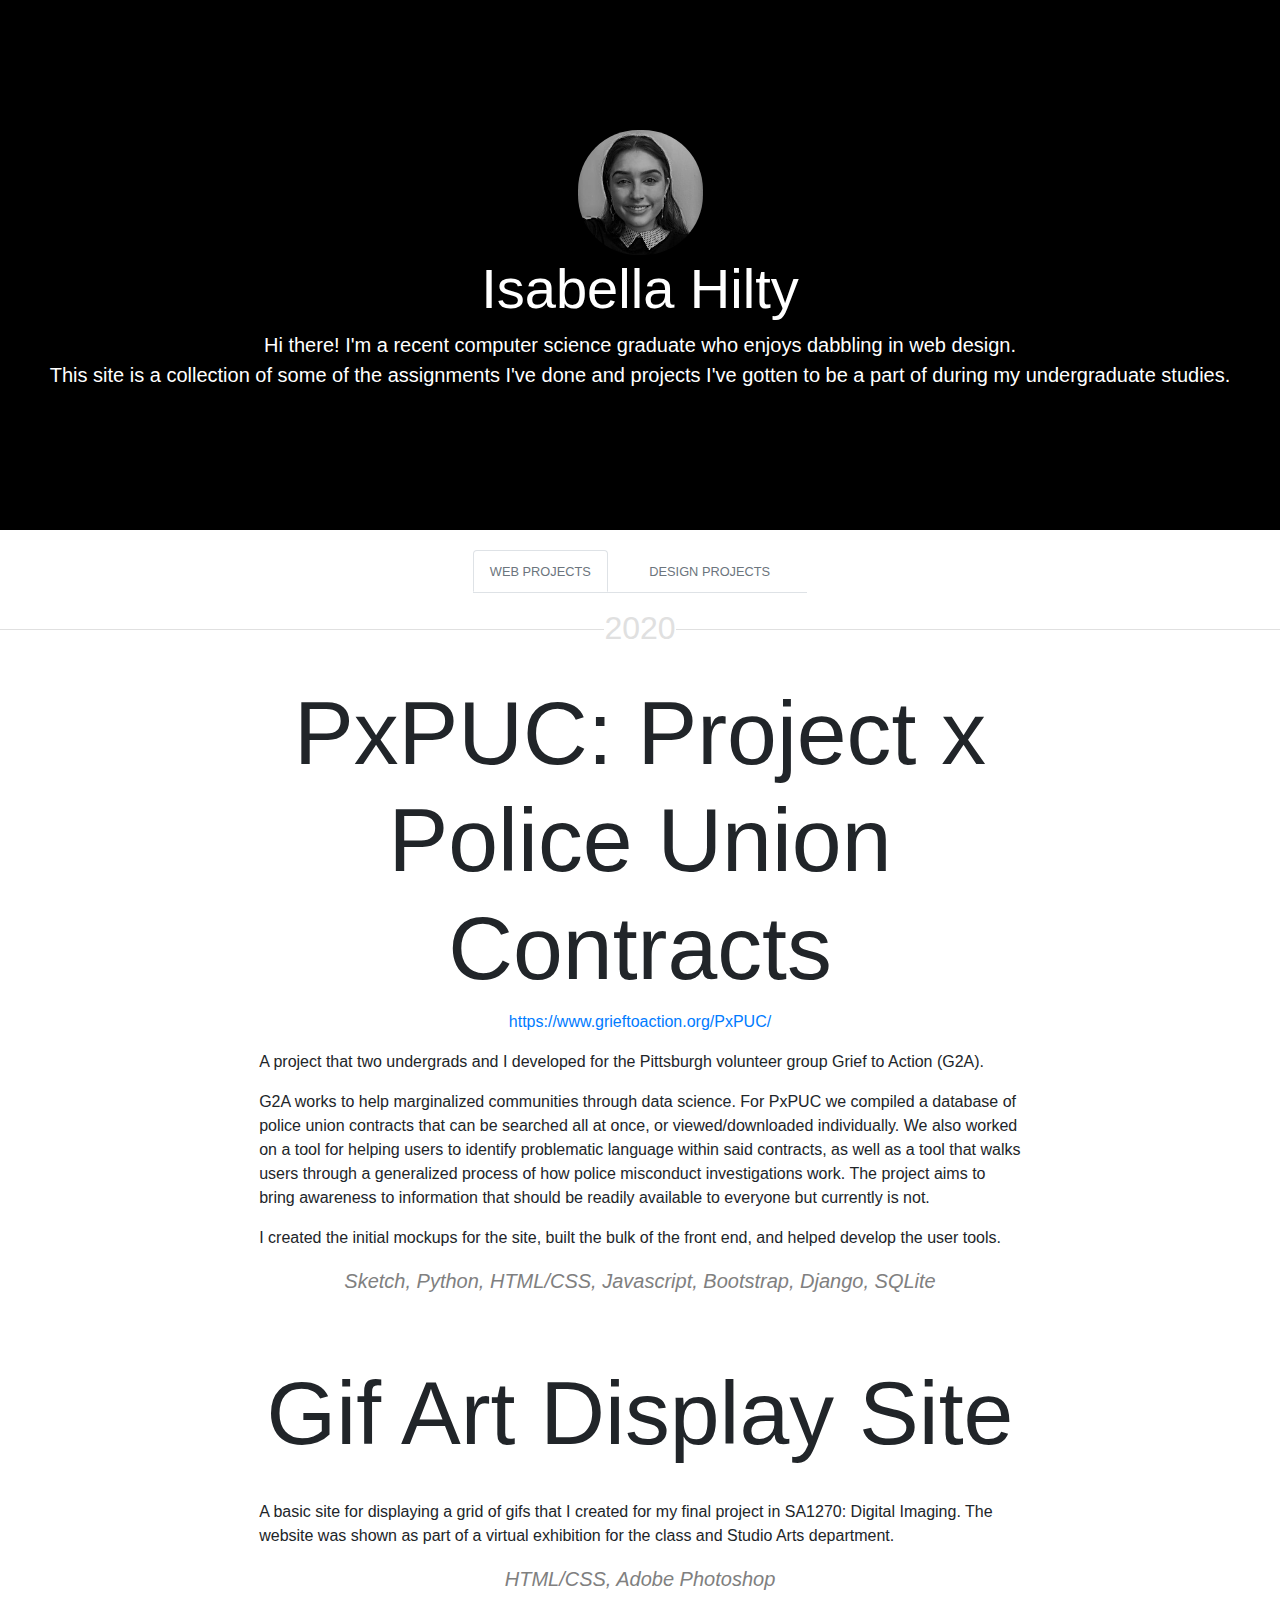
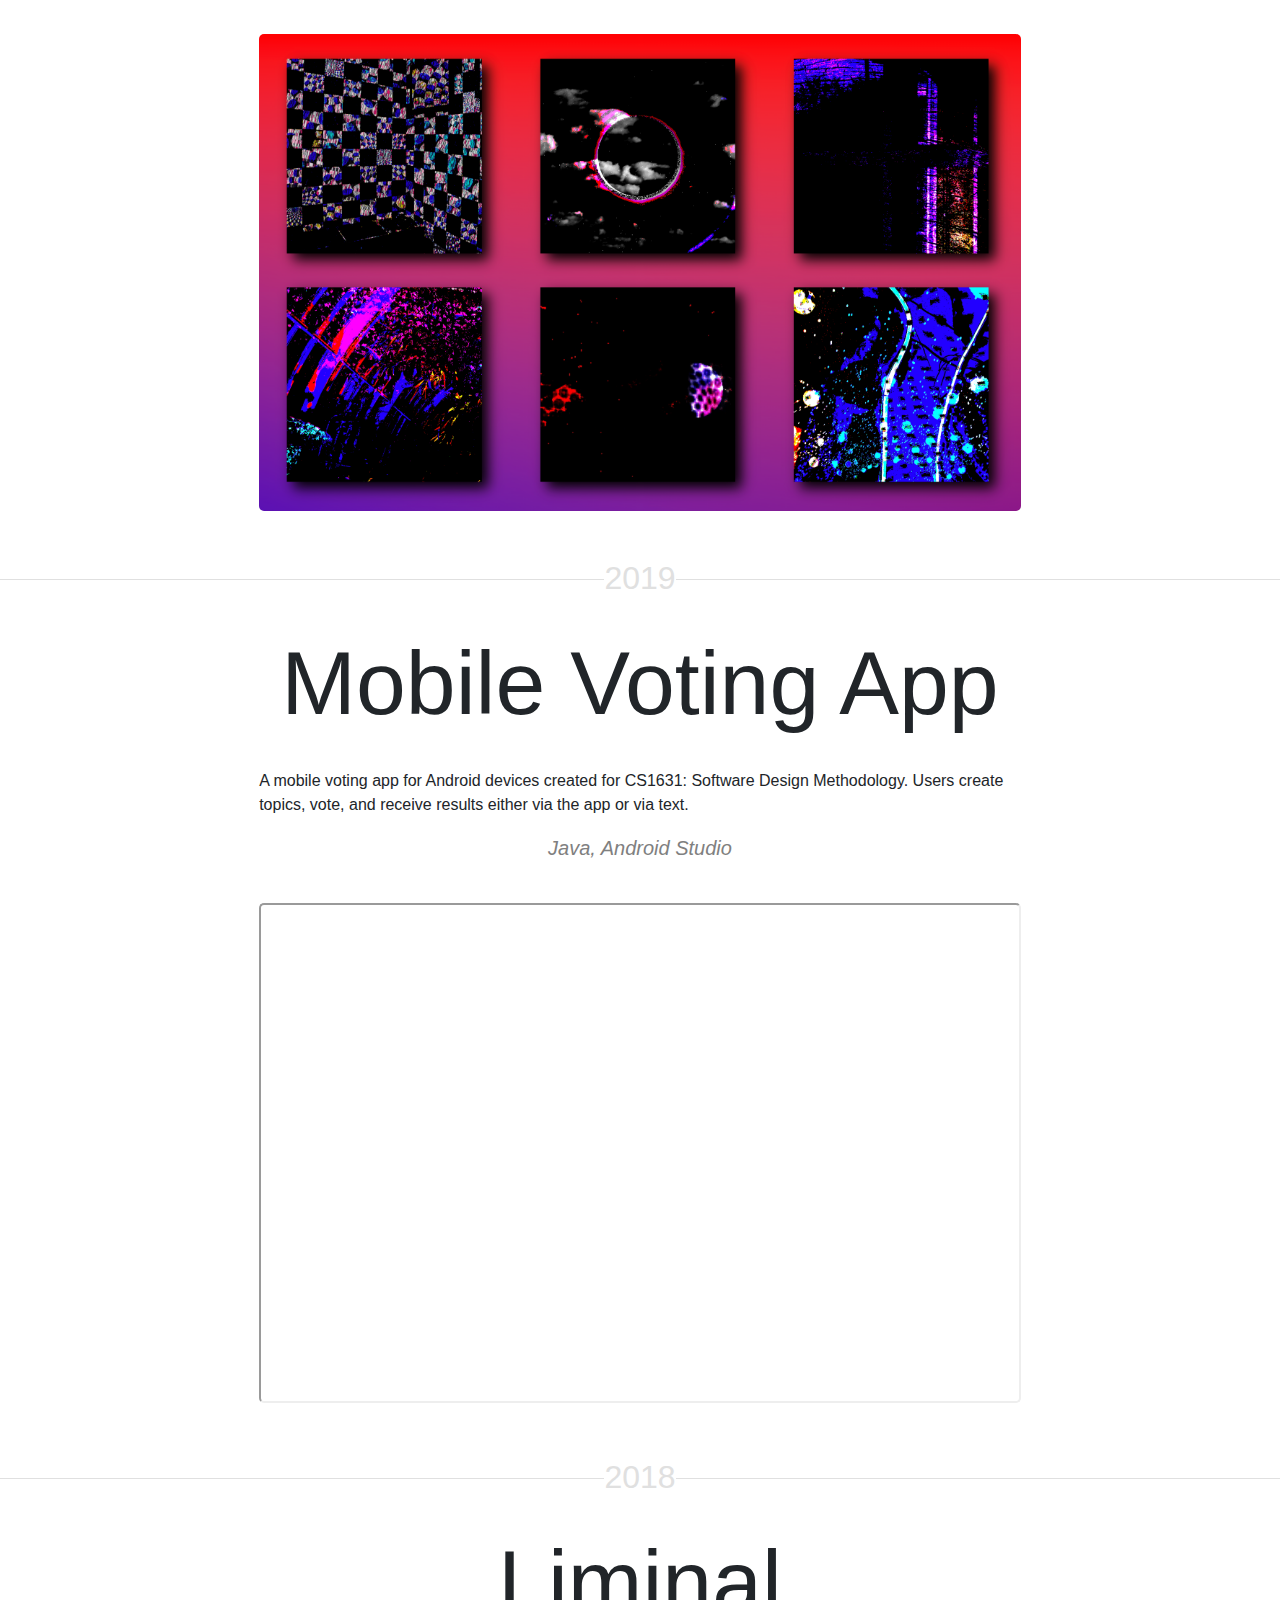
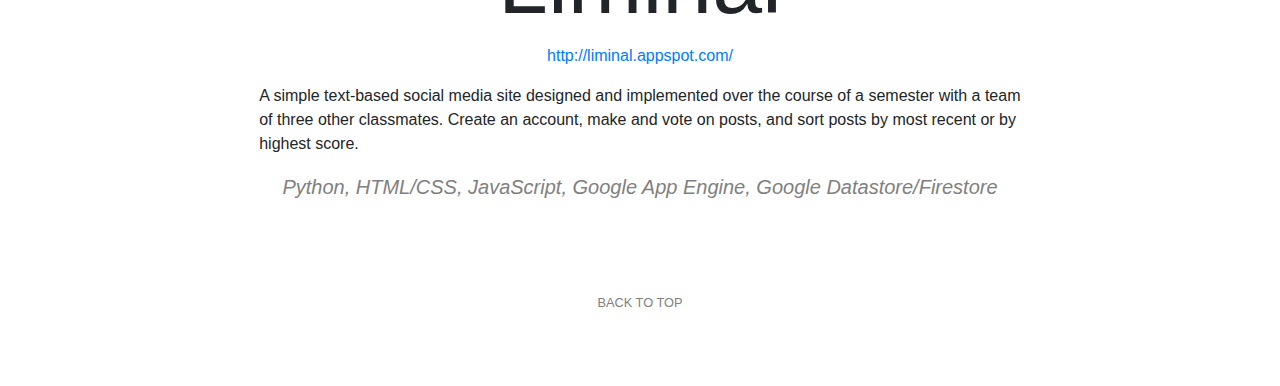
==== index.html @ a651d5d3 "Update index.html" ====
<!DOCTYPE html>

<html>

<head>
  <meta charset="utf-8" />
  <meta name="viewport" content="width=device-width, initial-scale=1.0">
  <!-- Latest compiled and minified CSS -->
  <link rel="stylesheet" href="https://maxcdn.bootstrapcdn.com/bootstrap/4.5.2/css/bootstrap.min.css">
  <link rel="stylesheet" type="text/css" href="style/site.css"/>
  <!-- jQuery library -->
  <script src="https://ajax.googleapis.com/ajax/libs/jquery/3.5.1/jquery.min.js"></script>
  <!-- Popper JS -->
  <script src="https://cdnjs.cloudflare.com/ajax/libs/popper.js/1.16.0/umd/popper.min.js"></script>
  <!-- Latest compiled JavaScript -->
  <script src="https://maxcdn.bootstrapcdn.com/bootstrap/4.5.2/js/bootstrap.min.js"></script>
</head>


  <!-- introduction -->
<div class="jumbotron rounded-0" style="max-width:none; background-color:black; padding-top:130px;padding-bottom:100px;margin-bottom:20px;">
  <center>
    <img src="images/profile.jpg" style="width:125px; border-radius:60px;">
    <h1 class="display-4" style="color:white;">Isabella Hilty</h1>
    <p class="lead" style="color:white; text-align:center; max-width:1000">Hi there! I'm a recent computer science graduate who enjoys dabbling in web design.
      <br>This site is a collection of some of the assignments I've done and projects I've gotten to be a part of during my undergraduate studies.</p>
  </center>
  <br id="top">
</div>

    <!-- navigation -->
  <div class="col-md-12 text-center" id="navn">
    <p></p>
    <ul class="nav nav-tabs" id="center-tabs">
      <li class="nav-item">
        <a class="nav-link active" href="#top"><small class="text-muted">WEB PROJECTS</small></a>
      </li>
      <li class="nav-item">
        <a class="nav-link" href="designprojects.html#top"><small class="text-muted">DESIGN PROJECTS</small></a>
      </li>
    </ul>
  </div>

  <body>

      <div class="container-fluid">
        <div class="row">

          <center>

           <!-- WEB PROJECTS -->
           <div class="col-9 col-sm-10 text-center">

             <!-- PxPUC -->
             <p></p>
             <div>
               <h2>2020</h2>
               <br>
               <h1 class="display-2">PxPUC: Project x Police Union Contracts</h1>
               <a href="https://www.grieftoaction.org/PxPUC/" target="_blank">https://www.grieftoaction.org/PxPUC/</a>
               <p></p>
               <p>A project that two undergrads and I developed for the Pittsburgh volunteer group Grief to Action (G2A).</p>
               <p>G2A works to help marginalized communities through data science. For PxPUC we compiled a database of police union contracts that can be searched all at once, or viewed/downloaded individually.
                 We also worked on a tool for helping users to identify problematic language within said contracts, as well as a tool that walks users through a generalized process of
                 how police misconduct investigations work. The project aims to bring awareness to information that should be readily available to everyone but currently is not.
               </p>
                 <p>I created the initial mockups for the site, built the bulk of the front end, and helped develop the user tools.</p>
                 <em><p class="lead text-center" id="gifs" style="color:grey;">Sketch, Python, HTML/CSS, Javascript, Bootstrap, Django, SQLite </p></em>

               <br>
             </div>
 <br>

             <!-- GIF ART -->
             <div>
               <h1 class="display-2">Gif Art Display Site</h1><br>
               <p>A basic site for displaying a grid of gifs that I created for my final project in SA1270: Digital Imaging. The website was shown as part of a virtual exhibition for the class and Studio Arts department.</p>
                 <em><p class="lead text-center" style="color:grey;">HTML/CSS, Adobe Photoshop</p></em>

               <br><img src="images/sa1270.png" alt="SA1270 final" style="width:100%; max-width:800px;border-radius:5px;">
               <br id="vote"><br>
             </div>

             <!-- VOTING APP-->
              <div><br>
                <h2>2019</h2>
                <br>
               <h1 class="display-2">Mobile Voting App</h1><br>
               <p>A mobile voting app for Android devices created for CS1631: Software Design Methodology. Users create topics, vote, and receive
                 results either via the app or via text.</p>
                 <em><p class="lead text-center" style="color:grey;">Java, Android Studio</p></em>
                 <br>  <iframe src="https://www.youtube.com/embed/nz1TXZk24Hg" style="border-radius:5px;"></iframe>
               <br><br><br>
             </div>


             <!-- LIMINAL -->
               <div>
                 <h2>2018</h2> <br>
               <h1 class="display-2" id="liminal">Liminal</h1>
               <p class="mid"><a href="http://liminal.appspot.com/" target="_blank">http://liminal.appspot.com/</a></p>
               <p>A simple text-based social media site designed and implemented over the course of a semester
                 with a team of three other classmates. Create an account, make and vote on posts, and sort posts by most
                 recent or by highest score.</p>
               <em><p class="lead text-center" style="color:grey;">Python, HTML/CSS, JavaScript, Google App Engine, Google Datastore/Firestore</p></em>
               <br><br><br>
             </div>
          </div>

          <small class="text-muted"> <a href="#top" style="color:grey;">BACK TO TOP</small></a>

        </center>

        </div>
      </div><br><br><br>

  </body>


</html>
---- style/site.css ----
#content { position: relative; }
#center-tabs { display: inline-block; }
#navn a { display: inline-block; }

body div {
  max-width: 950px;
}
body p {
  text-align: left;
}

h2 {
    color: #e0e0e0;
    position: relative;
    z-index: 1;
    overflow: visible;
    text-align: center;
}
h2:before, h2:after {
    position: absolute;
    top: 51%;
    overflow: visible;
    width: 50%;
    height: 1px;
    content: '\a0';
    background-color: #e0e0e0;
}

h2:before {
    margin-left: -50%;
    text-align: center;
}
@media screen and (min-width: 1000px) {
  h2:before, h2:after {
      width: 100%;
    }
  h2:before {
      margin-left: -100%;
    }
}

h6 {
    text-align: left;
}

article {
    transition: all 300ms;
}
article:hover {
    transform: scale(1.08);
}

ul {
    list-style-type: none;
    margin:0;
    padding:0;
}

li {
    width:auto;
    display:inline;
    padding-right:20px;
}

iframe {
  width: 100%;
  max-width: 800px;
  height: 500px;
}

.mid { text-align: center; }
.bot { text-align: right; }
.display-2 { font-size:7vw; }
@media screen and (min-width: 1300px) {
  .display-2 {
     font-size: 5vw;
  }
}
@media screen and (min-width: 1800px) {
    .display-2 {
       font-size: 4vw;
    }
}
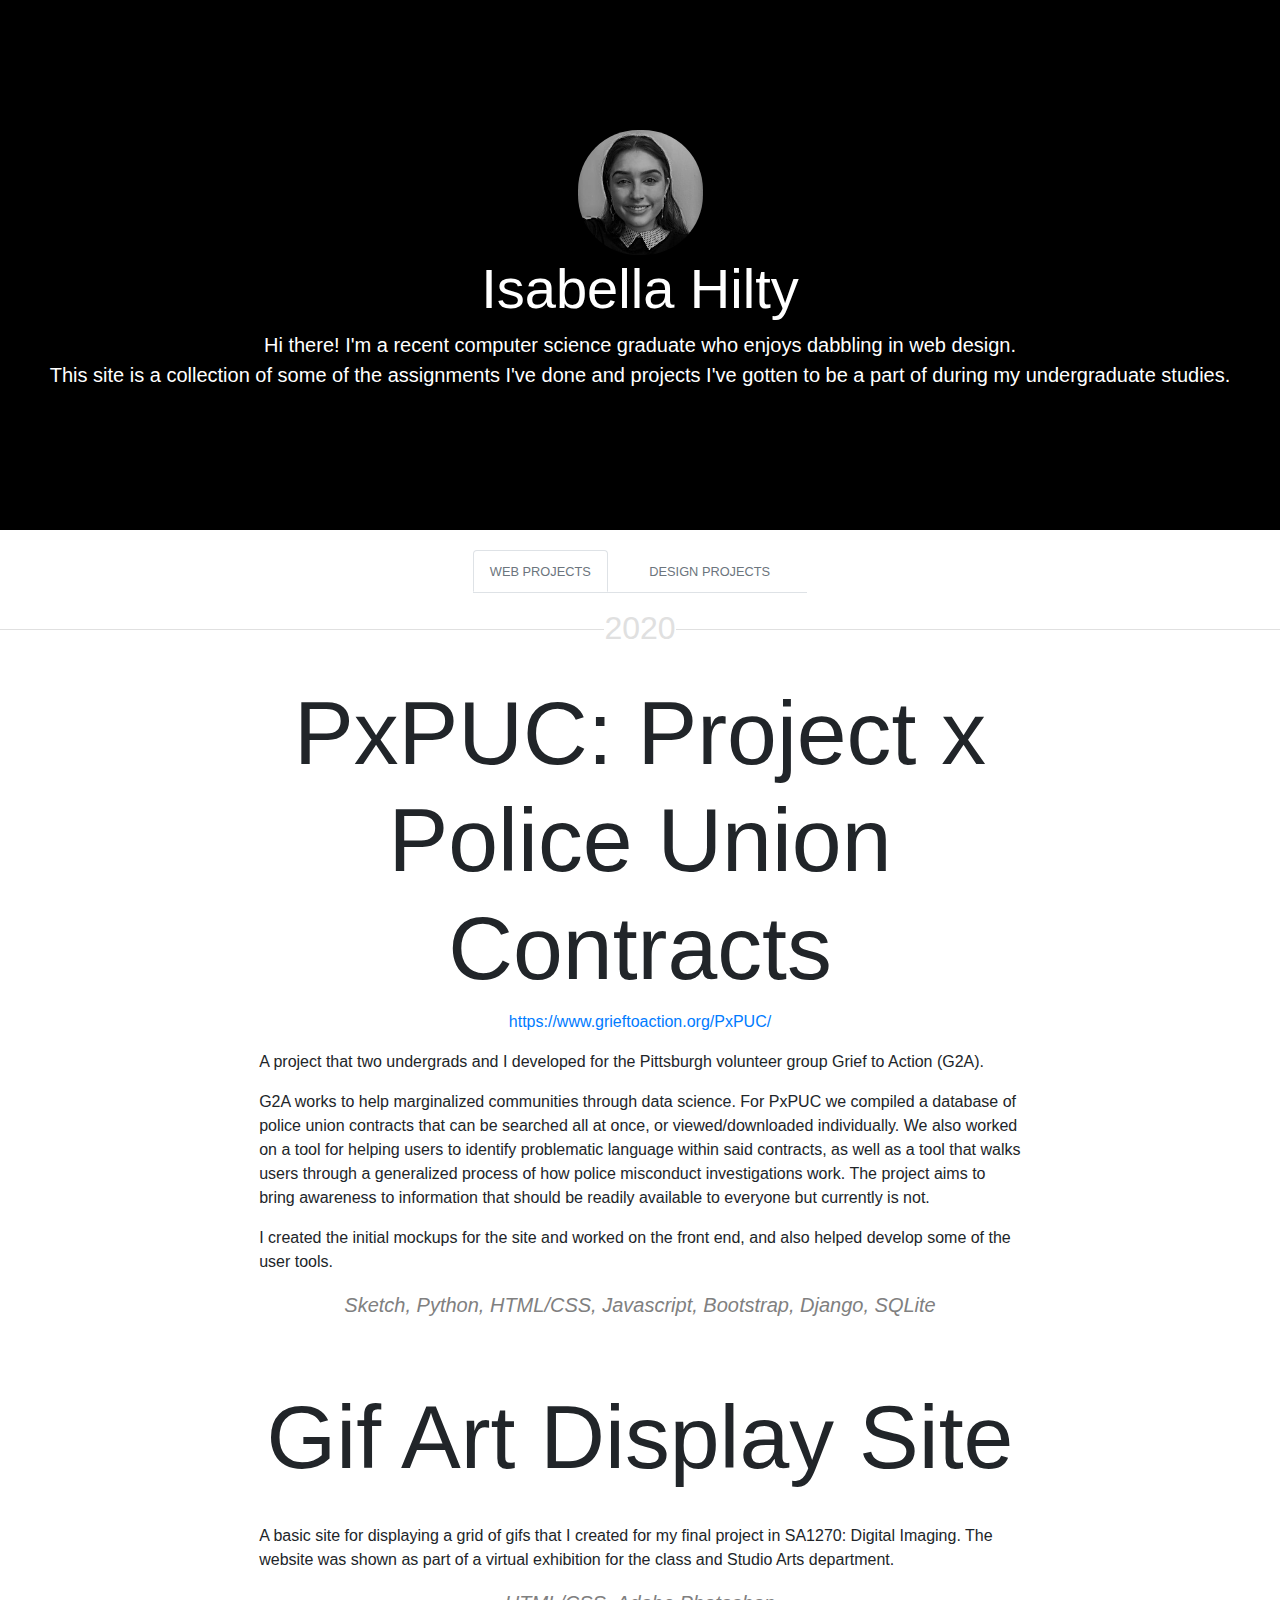
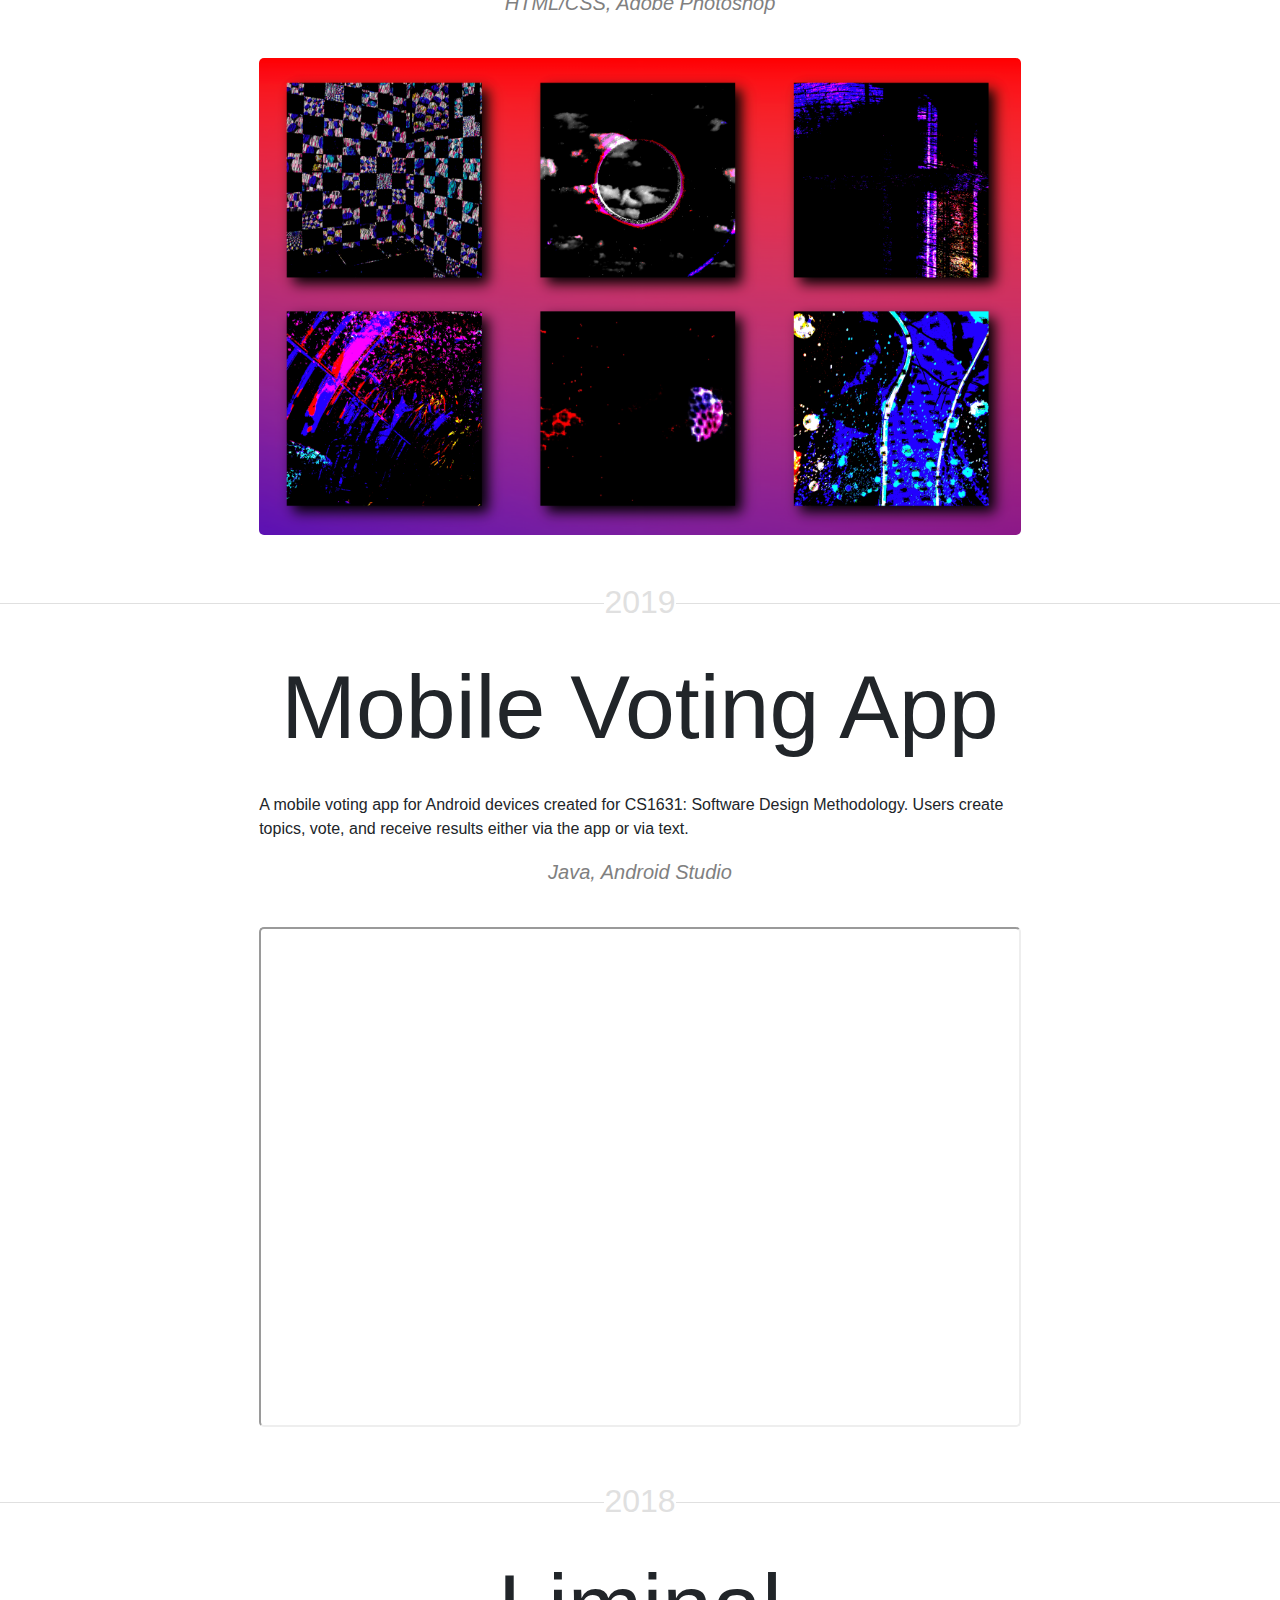
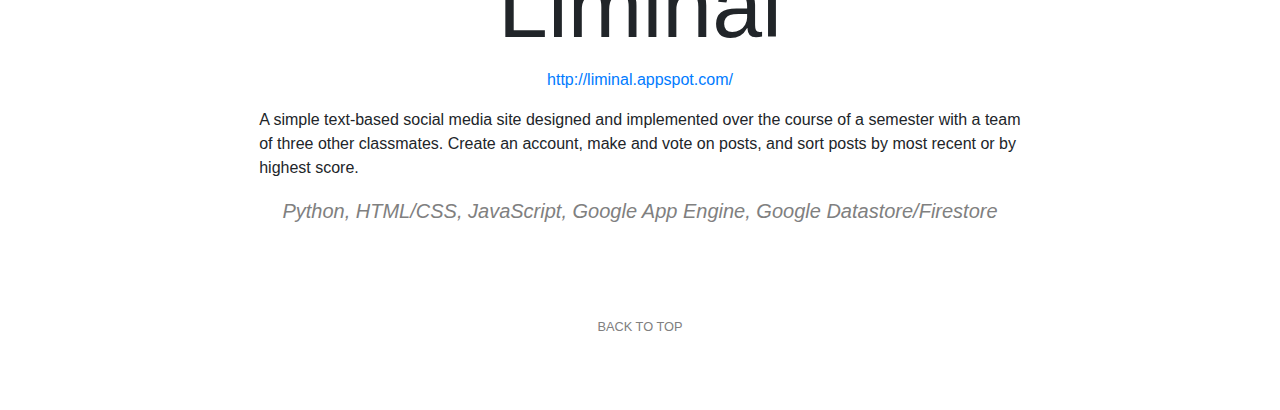
==== commit 659dd248: "Update index.html" ====
--- a/index.html
+++ b/index.html
@@ -64,7 +64,7 @@
                  We also worked on a tool for helping users to identify problematic language within said contracts, as well as a tool that walks users through a generalized process of
                  how police misconduct investigations work. The project aims to bring awareness to information that should be readily available to everyone but currently is not.
                </p>
-                 <p>I created the initial mockups for the site, built the bulk of the front end, and helped develop the user tools.</p>
+                 <p>I created the initial mockups for the site and worked on the front end, and also helped develop some of the user tools.</p>
                  <em><p class="lead text-center" id="gifs" style="color:grey;">Sketch, Python, HTML/CSS, Javascript, Bootstrap, Django, SQLite </p></em>
 
                <br>
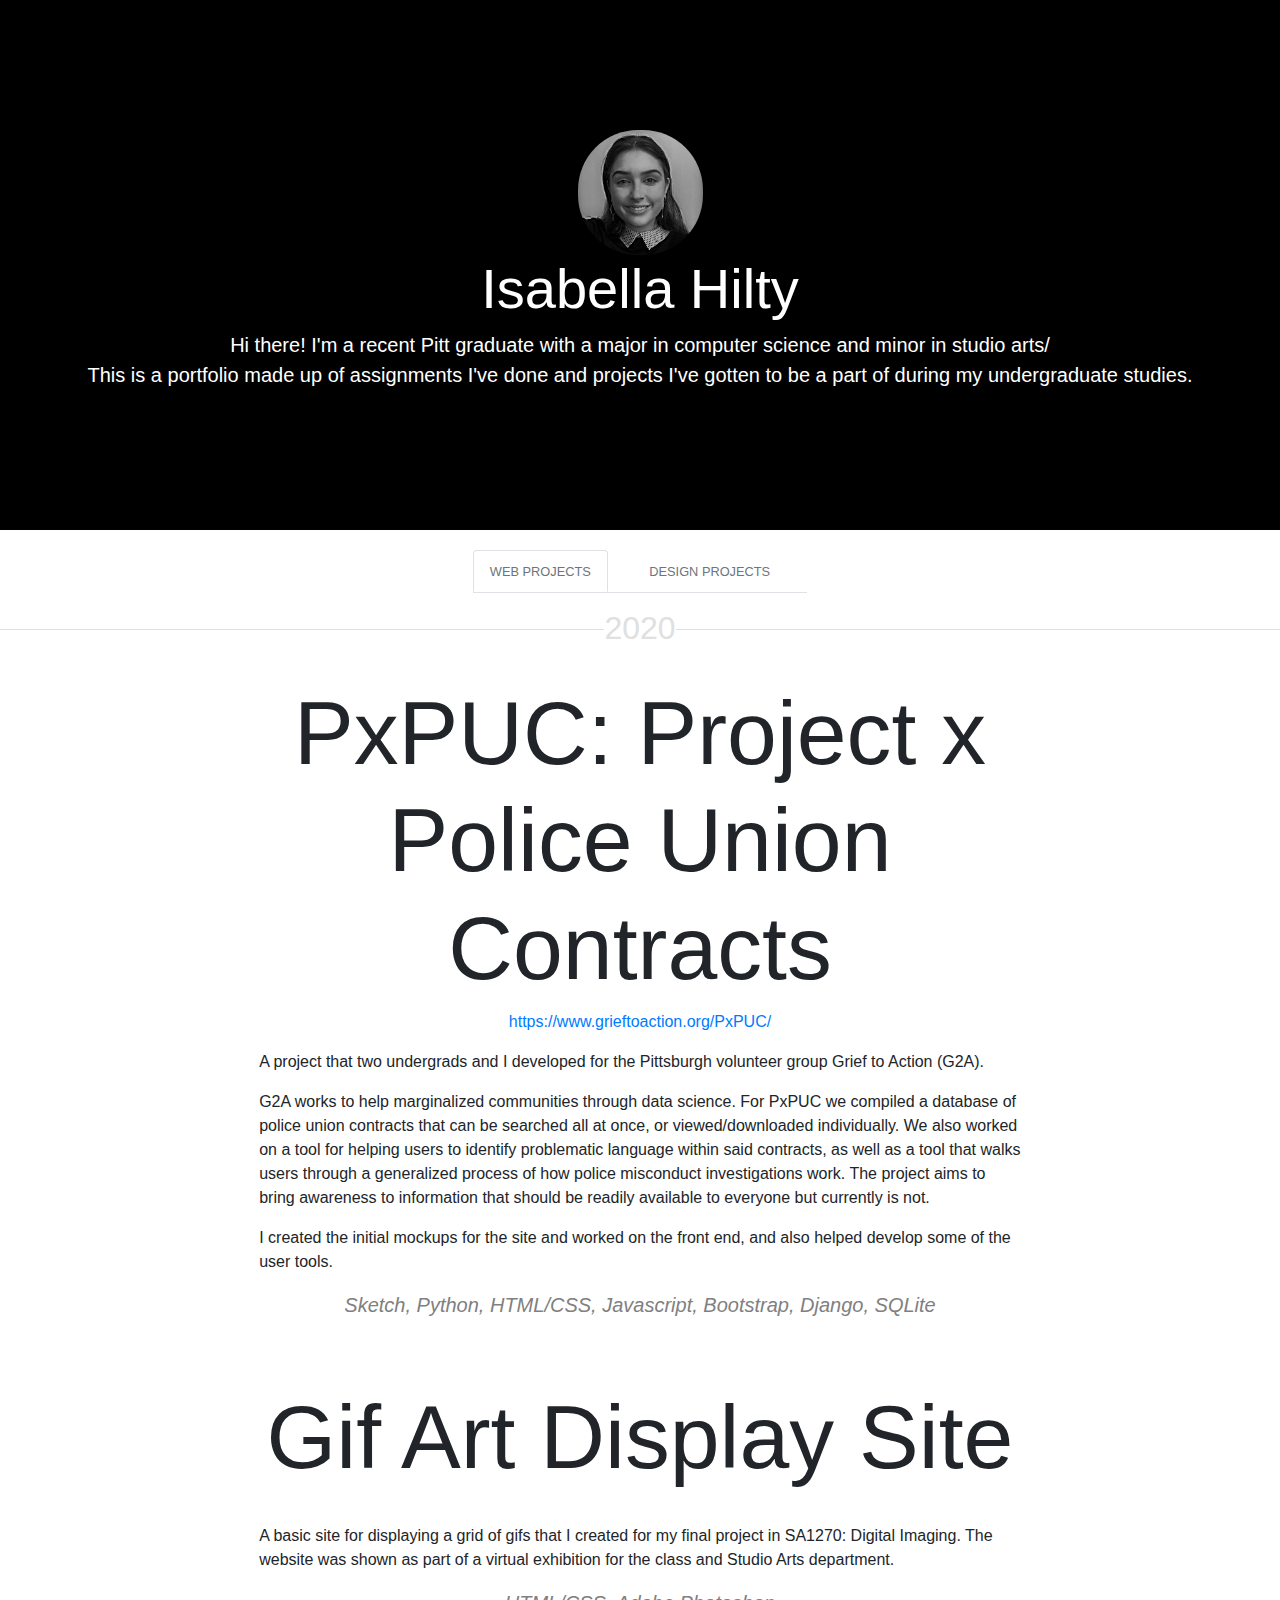
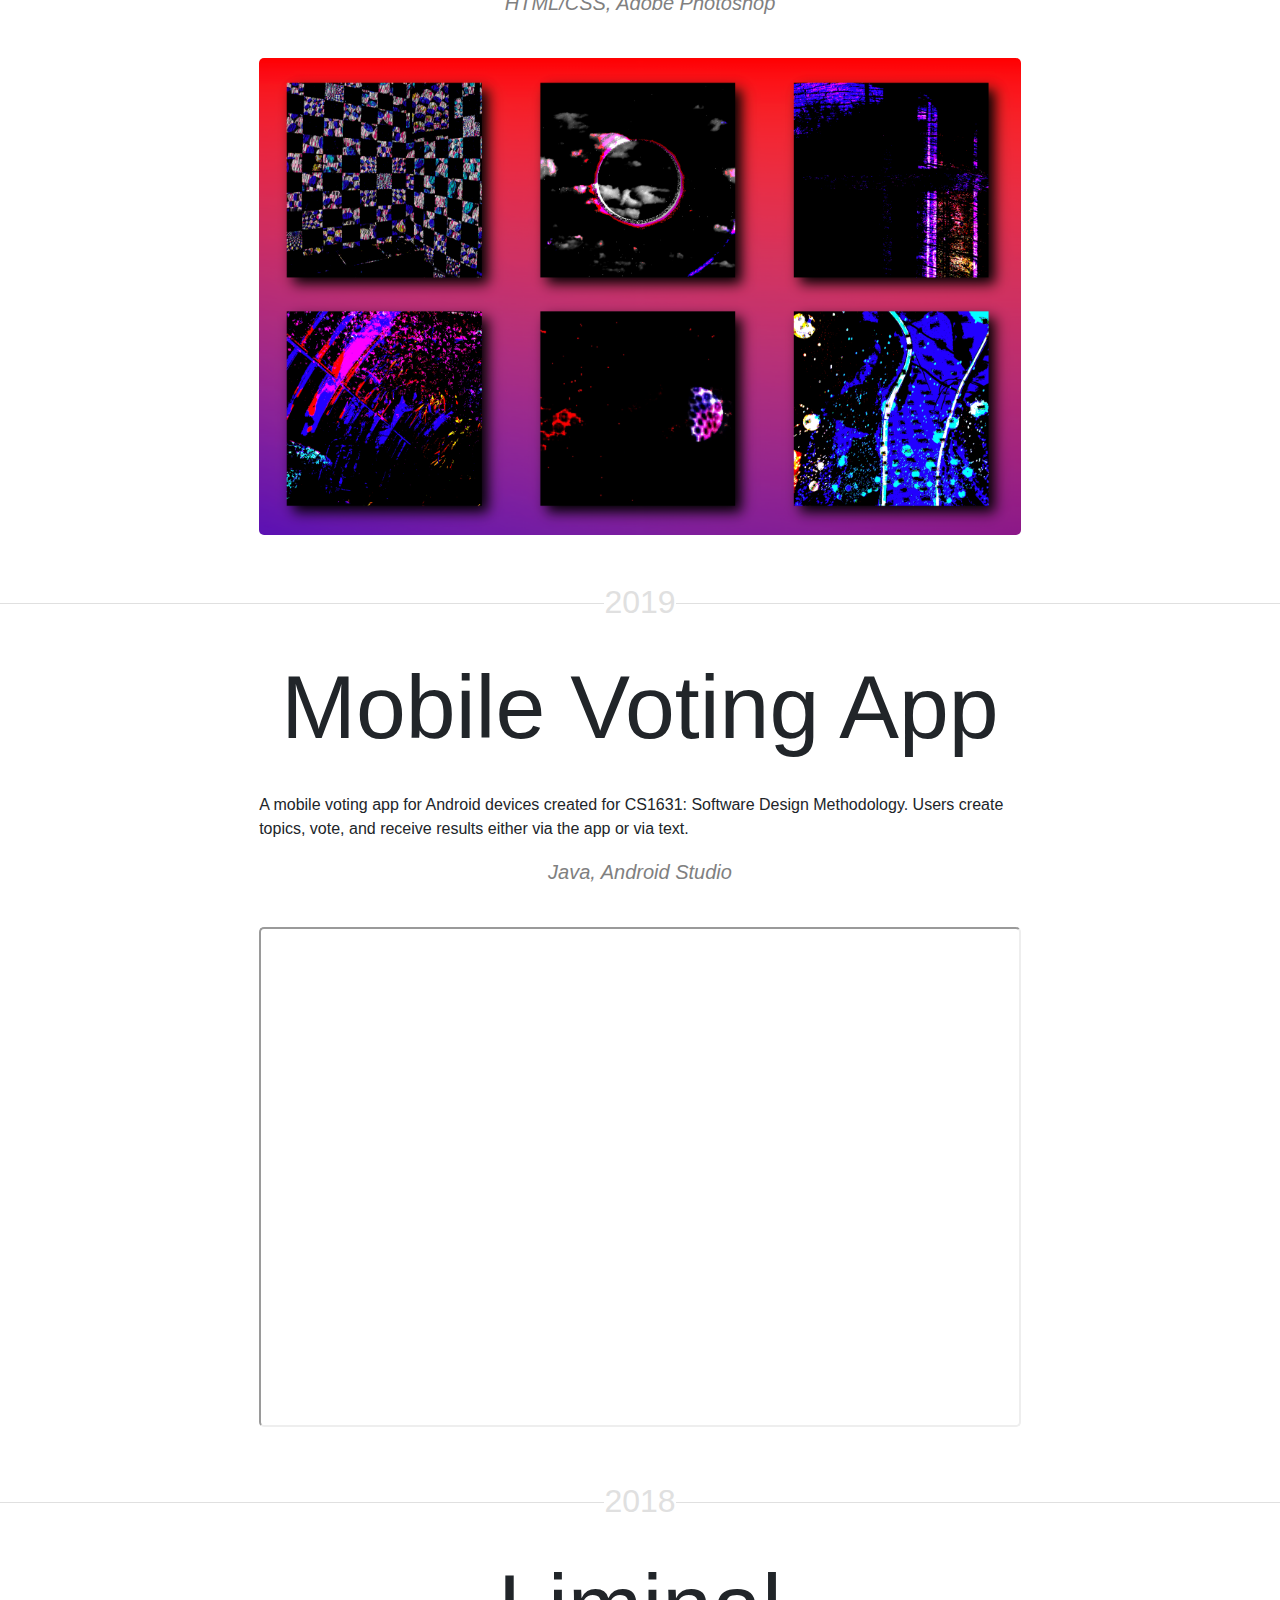
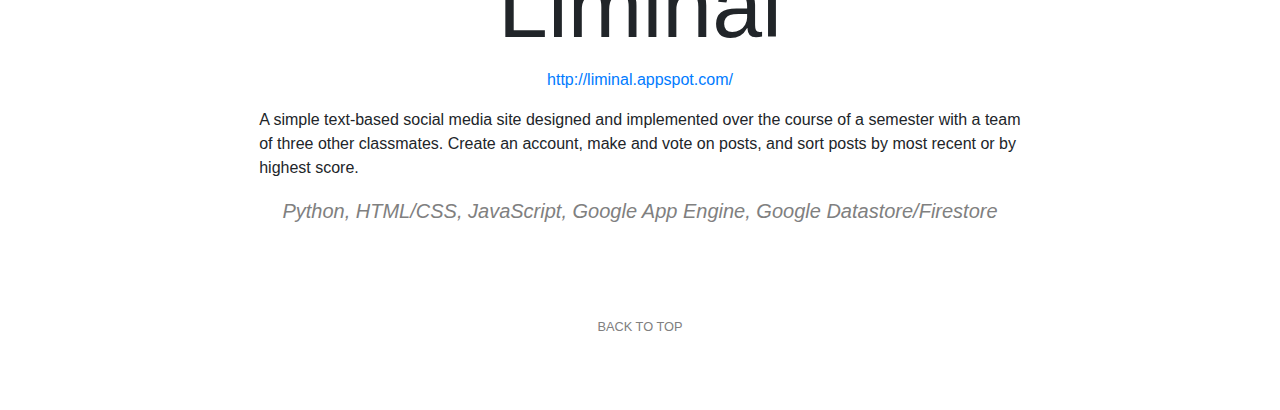
==== commit b59a2109: "Update index.html" ====
--- a/index.html
+++ b/index.html
@@ -22,8 +22,8 @@
   <center>
     <img src="images/profile.jpg" style="width:125px; border-radius:60px;">
     <h1 class="display-4" style="color:white;">Isabella Hilty</h1>
-    <p class="lead" style="color:white; text-align:center; max-width:1000">Hi there! I'm a recent computer science graduate who enjoys dabbling in web design.
-      <br>This site is a collection of some of the assignments I've done and projects I've gotten to be a part of during my undergraduate studies.</p>
+    <p class="lead" style="color:white; text-align:center; max-width:1000">Hi there! I'm a recent Pitt graduate with a major in computer science and minor in studio arts/
+      <br>This is a portfolio made up of assignments I've done and projects I've gotten to be a part of during my undergraduate studies.</p>
   </center>
   <br id="top">
 </div>
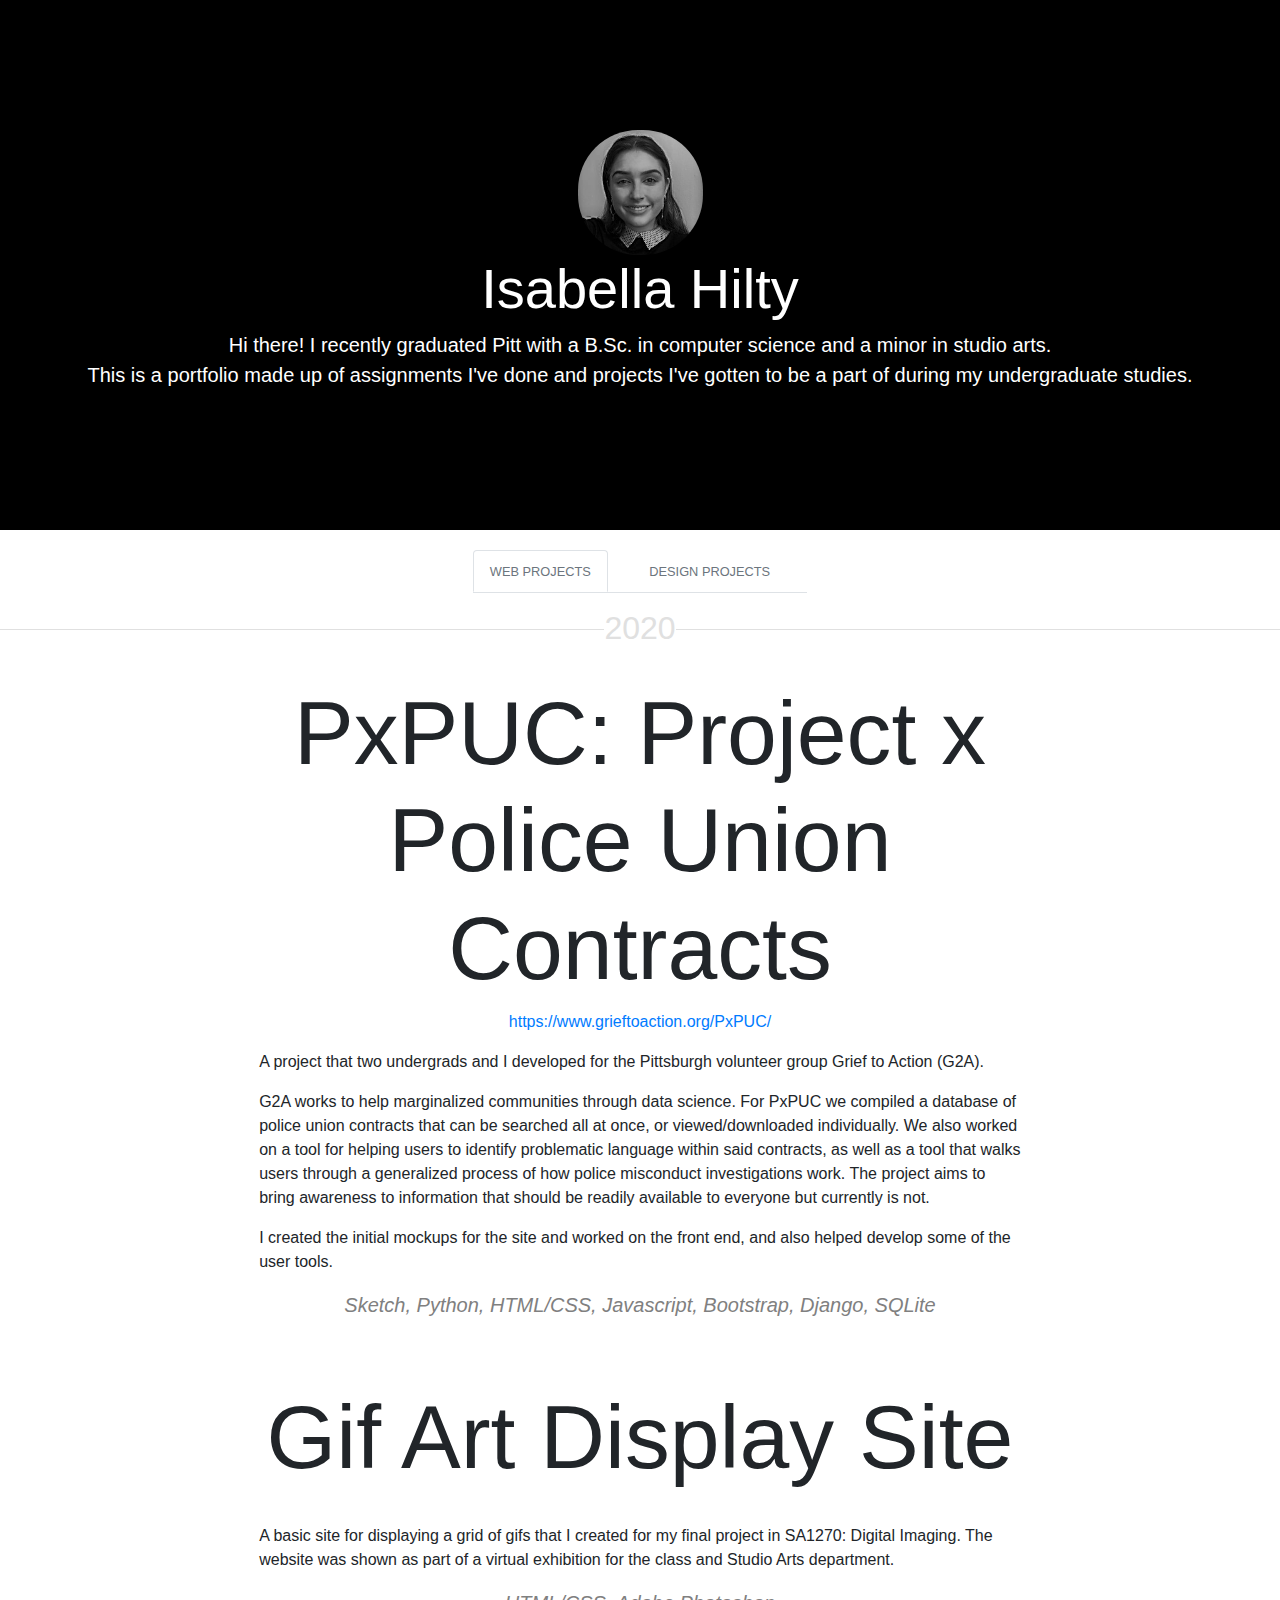
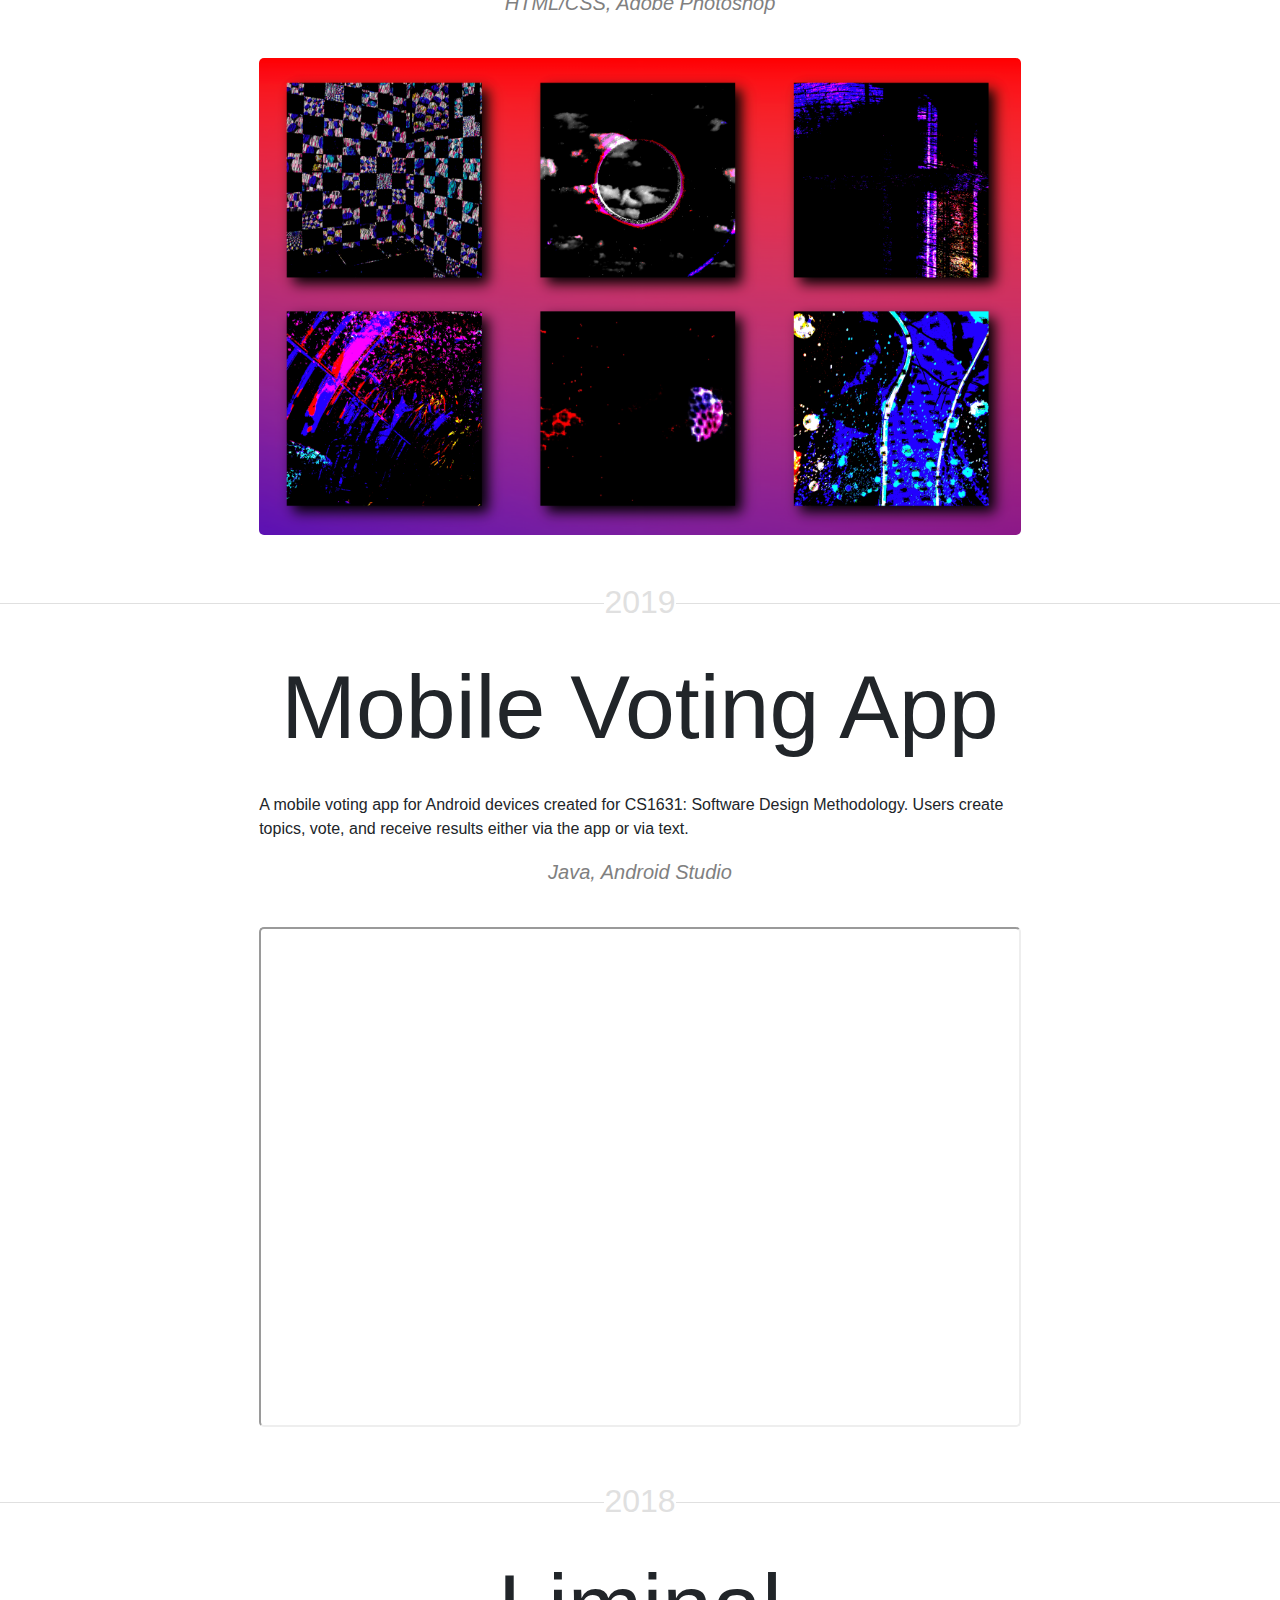
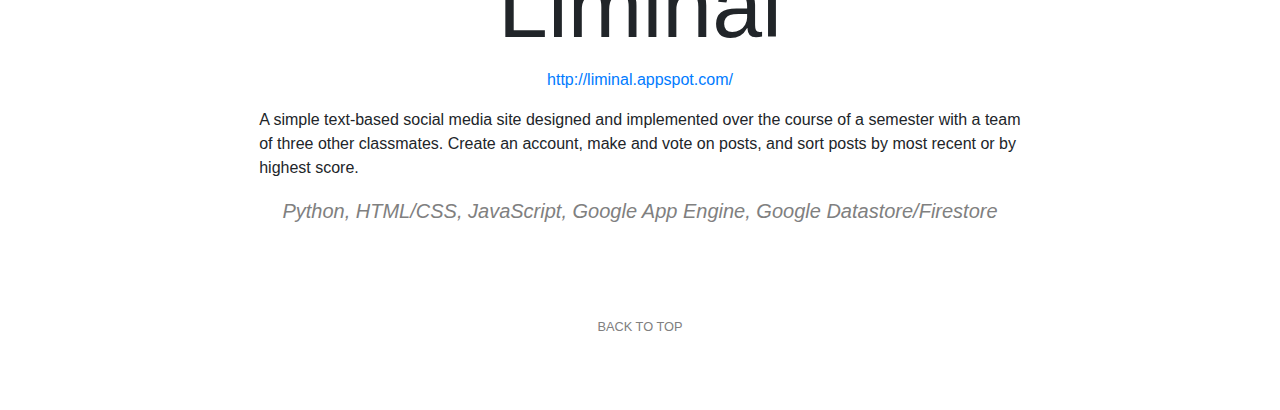
==== commit 71fd2a88: "Update index.html" ====
--- a/index.html
+++ b/index.html
@@ -22,7 +22,7 @@
   <center>
     <img src="images/profile.jpg" style="width:125px; border-radius:60px;">
     <h1 class="display-4" style="color:white;">Isabella Hilty</h1>
-    <p class="lead" style="color:white; text-align:center; max-width:1000">Hi there! I'm a recent Pitt graduate with a major in computer science and minor in studio arts/
+    <p class="lead" style="color:white; text-align:center; max-width:1000">Hi there! I recently graduated Pitt with a B.Sc. in computer science and a minor in studio arts.
       <br>This is a portfolio made up of assignments I've done and projects I've gotten to be a part of during my undergraduate studies.</p>
   </center>
   <br id="top">
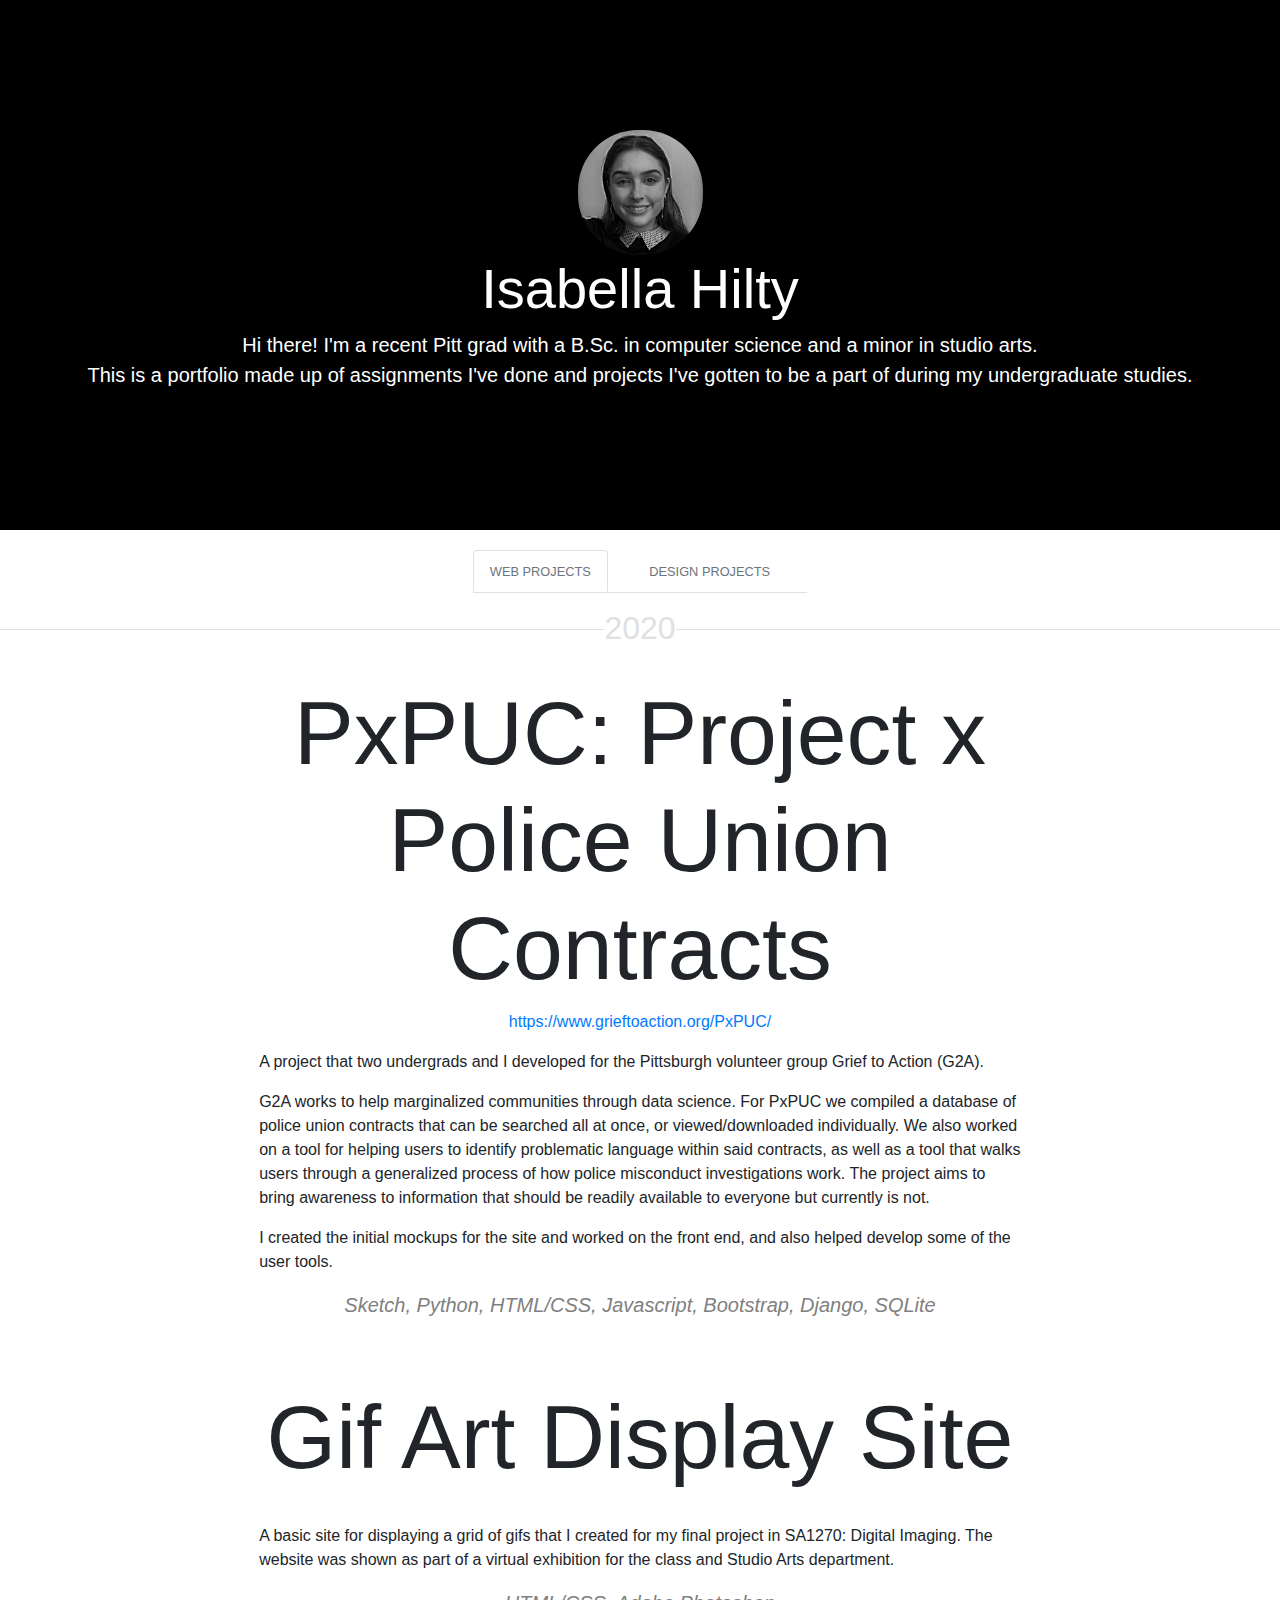
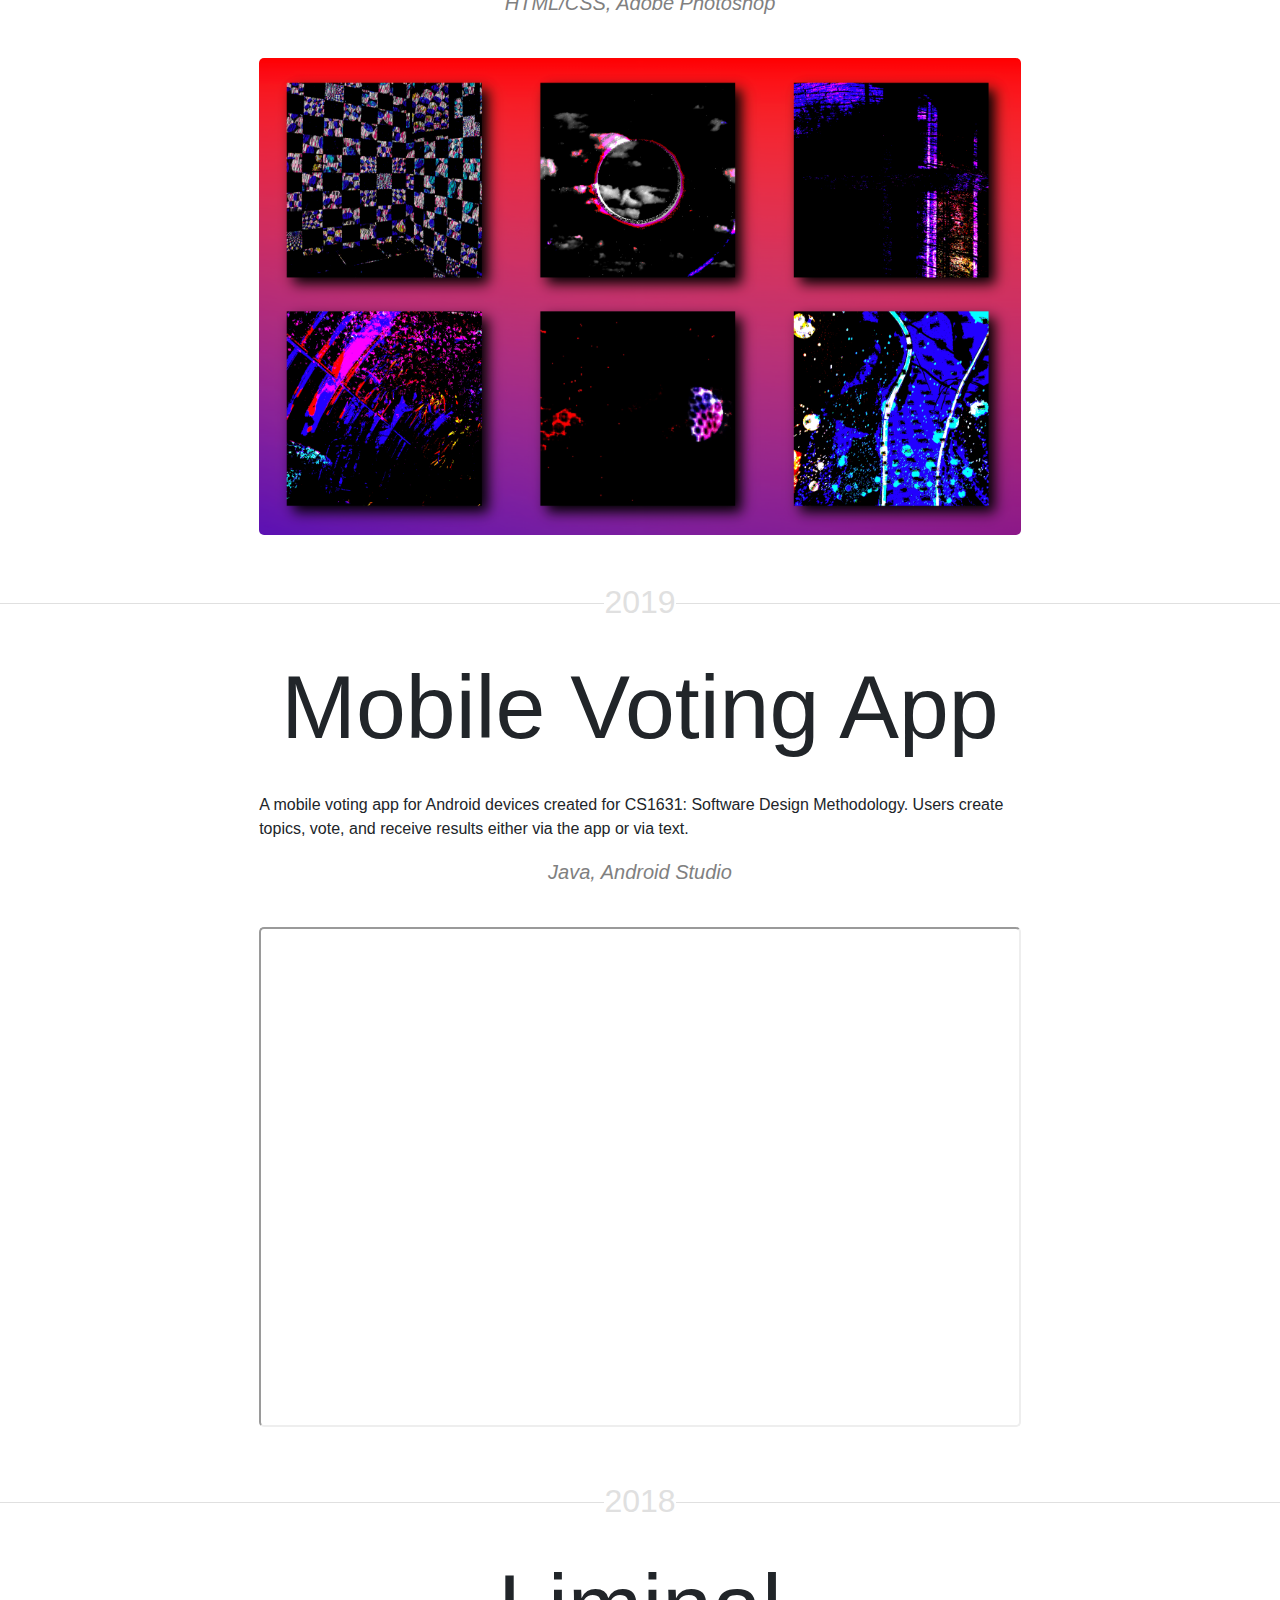
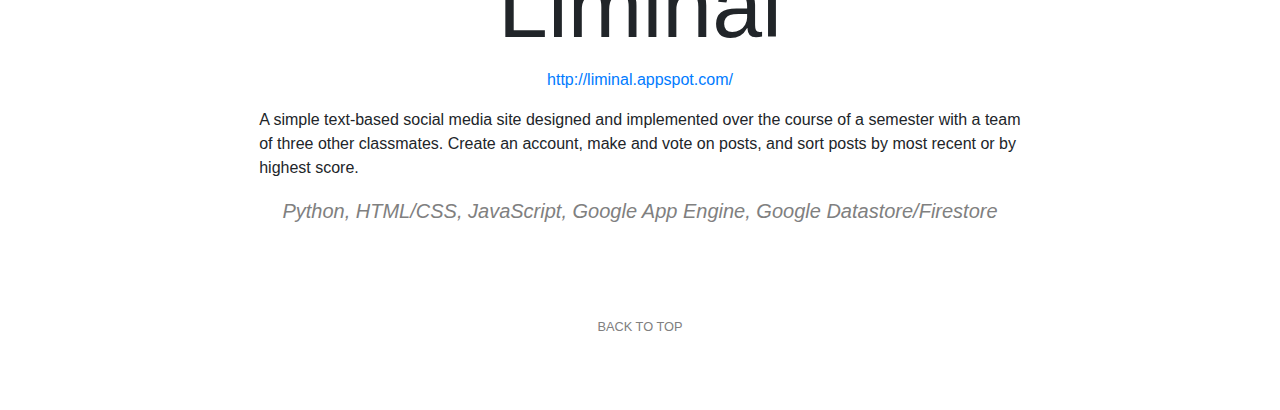
==== commit 0e78d786: "Update index.html" ====
--- a/index.html
+++ b/index.html
@@ -22,7 +22,7 @@
   <center>
     <img src="images/profile.jpg" style="width:125px; border-radius:60px;">
     <h1 class="display-4" style="color:white;">Isabella Hilty</h1>
-    <p class="lead" style="color:white; text-align:center; max-width:1000">Hi there! I recently graduated Pitt with a B.Sc. in computer science and a minor in studio arts.
+    <p class="lead" style="color:white; text-align:center; max-width:1000">Hi there! I'm a recent Pitt grad with a B.Sc. in computer science and a minor in studio arts.
       <br>This is a portfolio made up of assignments I've done and projects I've gotten to be a part of during my undergraduate studies.</p>
   </center>
   <br id="top">
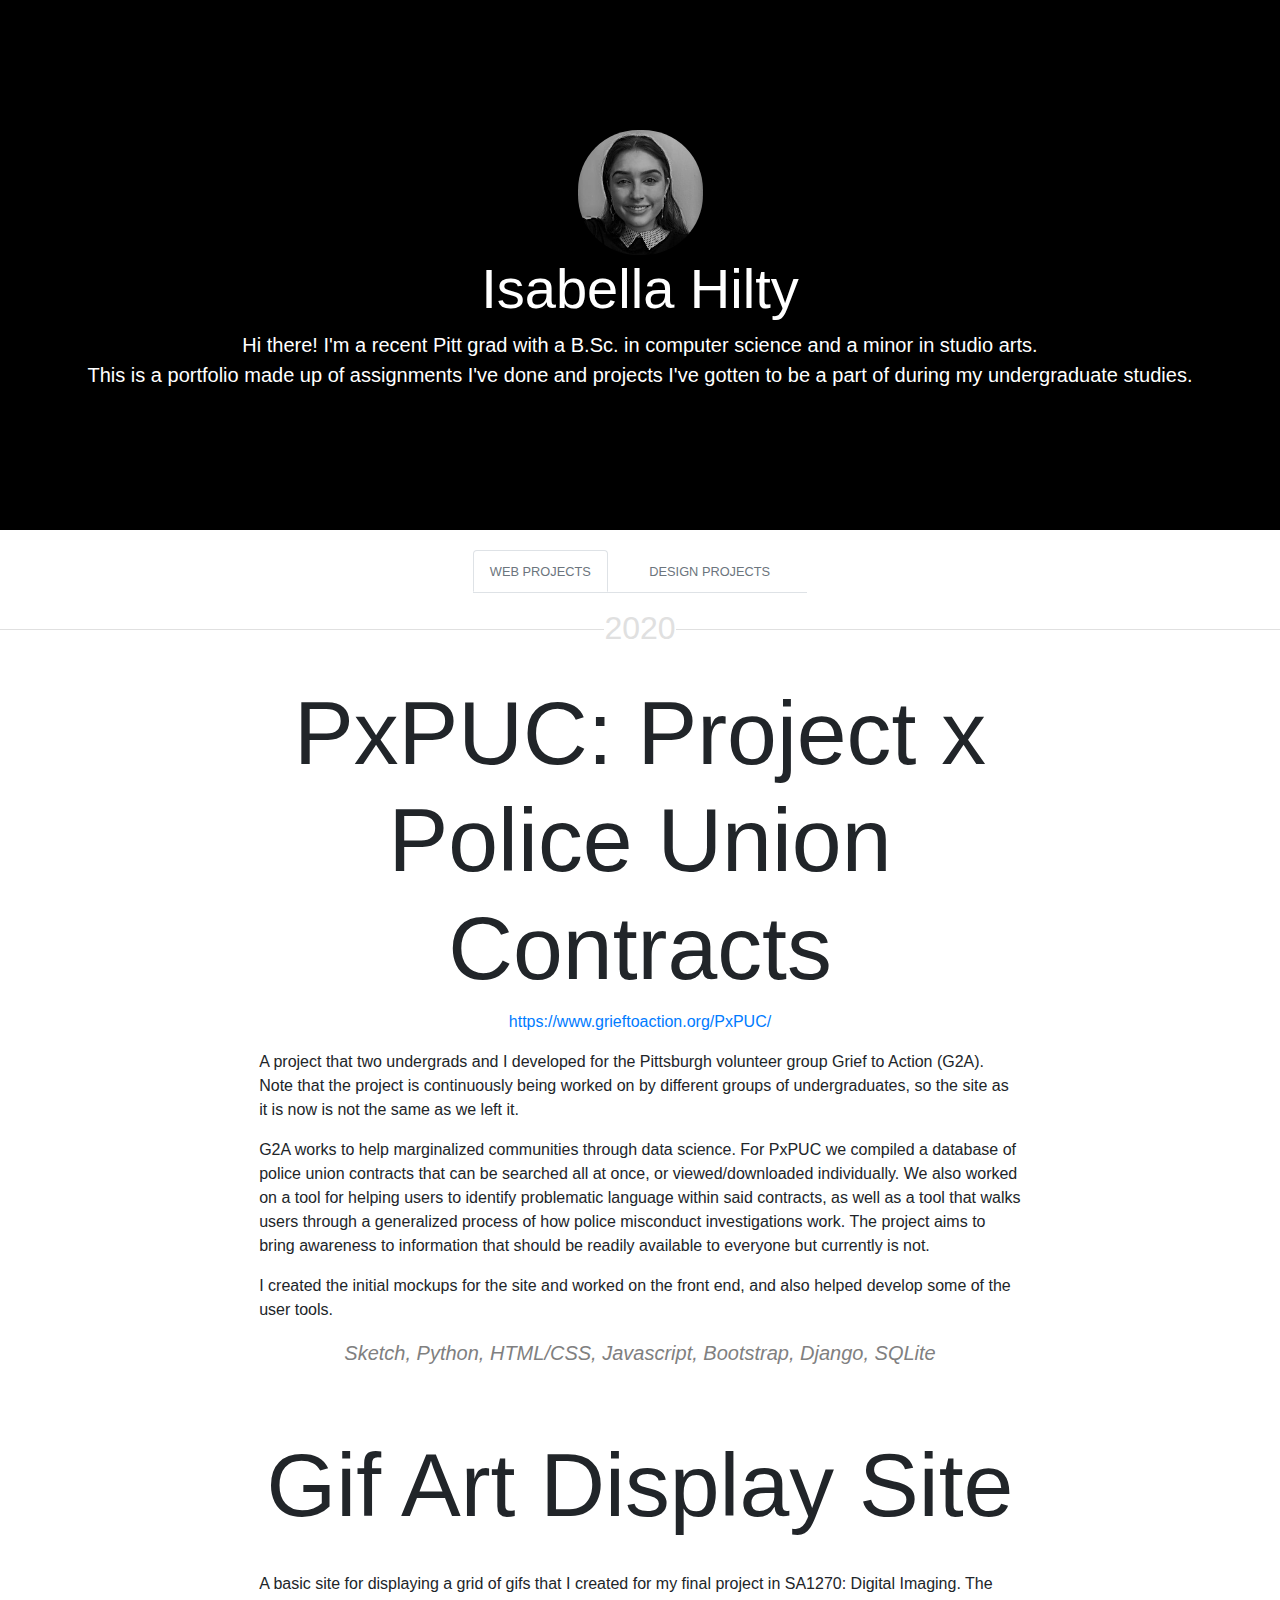
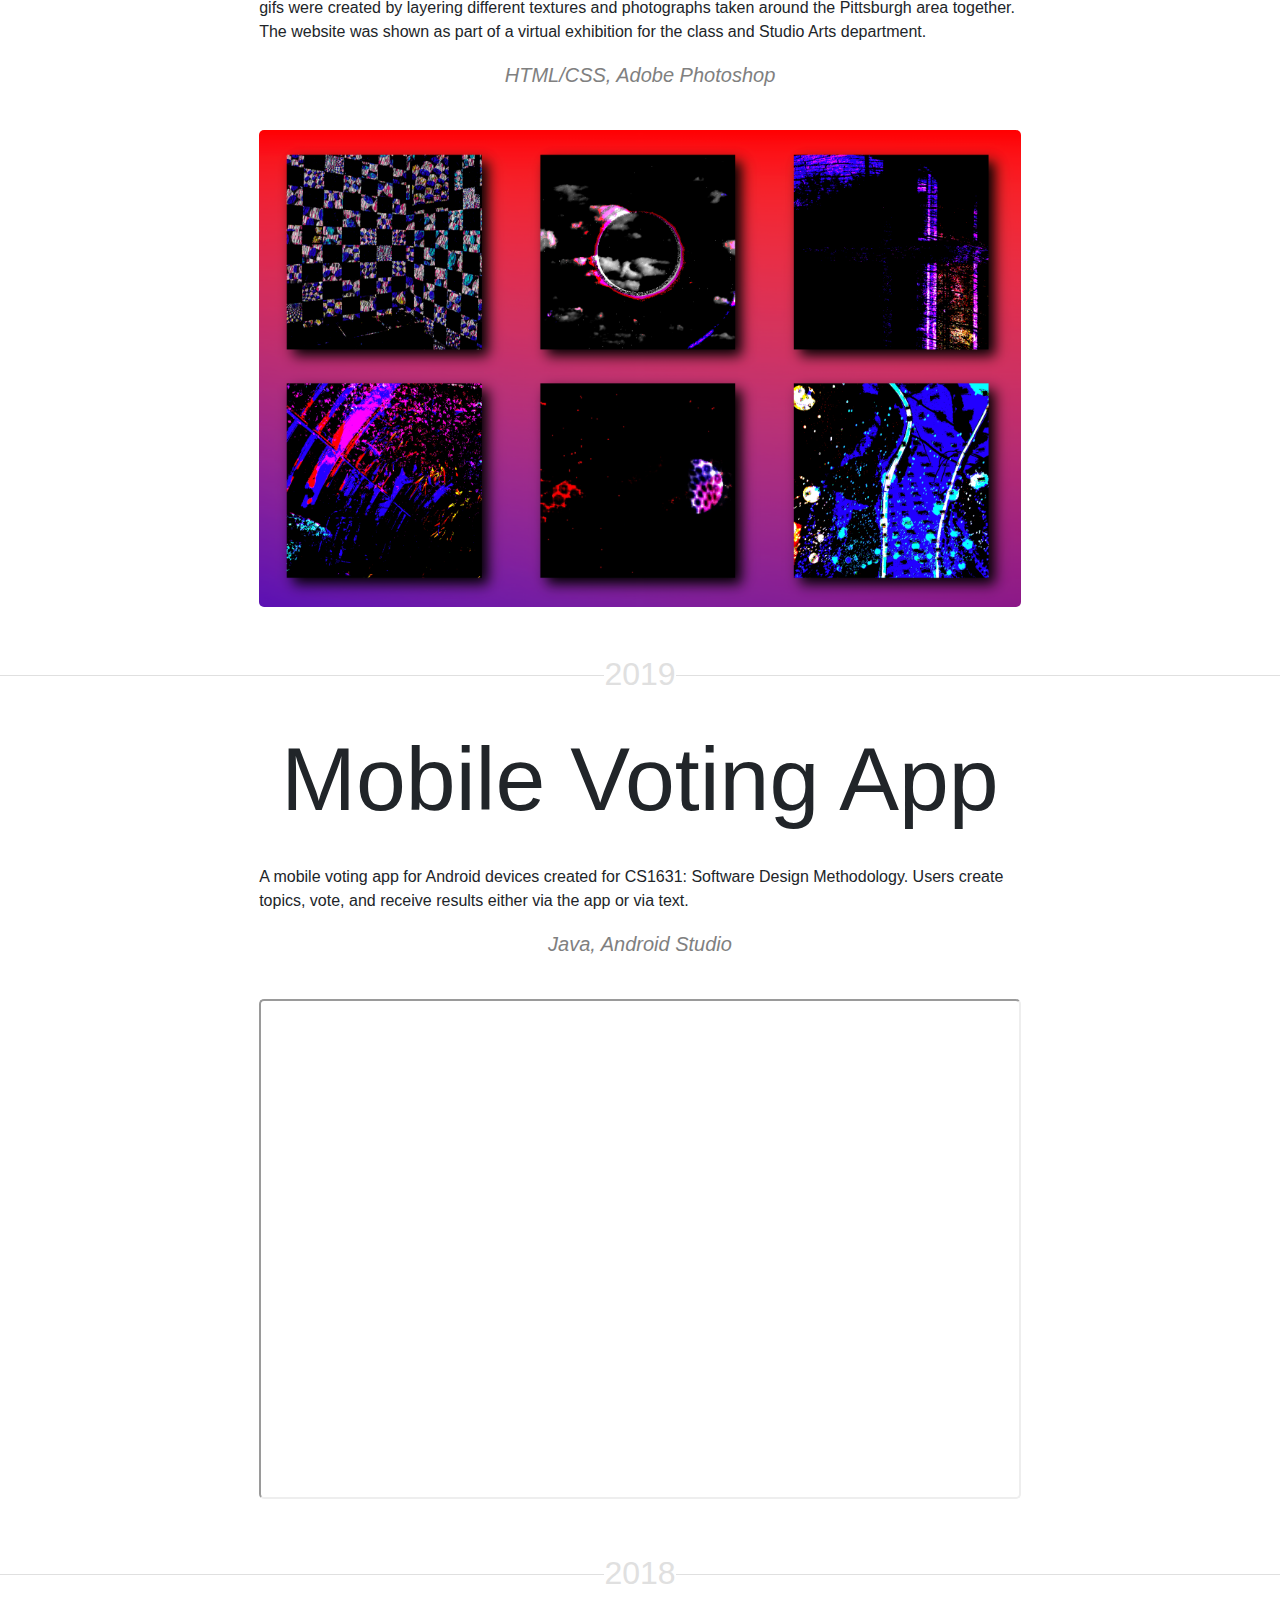
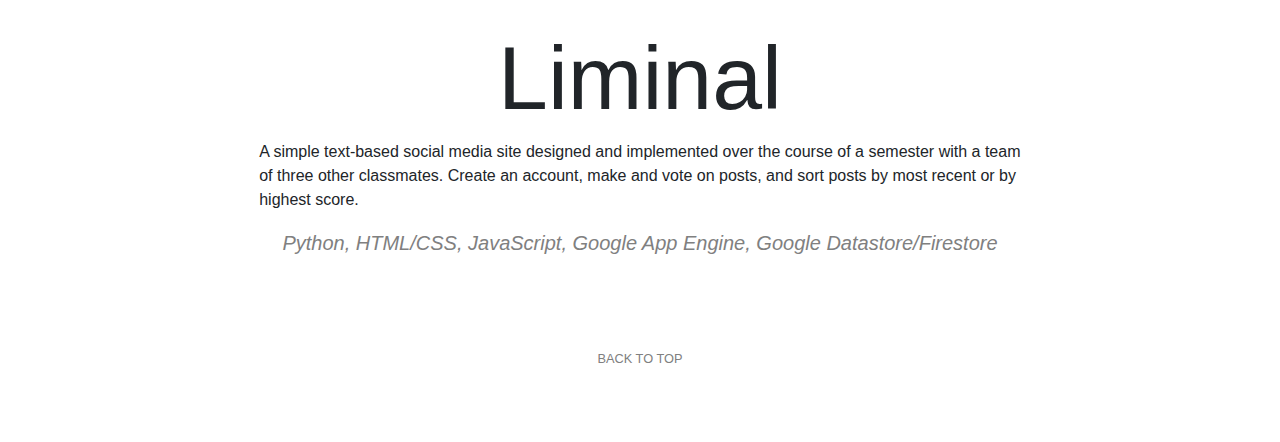
==== commit 5fd95a7f: "Update index.html" ====
--- a/index.html
+++ b/index.html
@@ -59,7 +59,8 @@
                <h1 class="display-2">PxPUC: Project x Police Union Contracts</h1>
                <a href="https://www.grieftoaction.org/PxPUC/" target="_blank">https://www.grieftoaction.org/PxPUC/</a>
                <p></p>
-               <p>A project that two undergrads and I developed for the Pittsburgh volunteer group Grief to Action (G2A).</p>
+               <p>A project that two undergrads and I developed for the Pittsburgh volunteer group Grief to Action (G2A).
+                  Note that the project is continuously being worked on by different groups of undergraduates, so the site as it is now is not the same as we left it.</p>
                <p>G2A works to help marginalized communities through data science. For PxPUC we compiled a database of police union contracts that can be searched all at once, or viewed/downloaded individually.
                  We also worked on a tool for helping users to identify problematic language within said contracts, as well as a tool that walks users through a generalized process of
                  how police misconduct investigations work. The project aims to bring awareness to information that should be readily available to everyone but currently is not.
@@ -74,7 +75,7 @@
              <!-- GIF ART -->
              <div>
                <h1 class="display-2">Gif Art Display Site</h1><br>
-               <p>A basic site for displaying a grid of gifs that I created for my final project in SA1270: Digital Imaging. The website was shown as part of a virtual exhibition for the class and Studio Arts department.</p>
+               <p>A basic site for displaying a grid of gifs that I created for my final project in SA1270: Digital Imaging. The gifs were created by layering different textures and photographs taken around the Pittsburgh area together. The website was shown as part of a virtual exhibition for the class and Studio Arts department.</p>
                  <em><p class="lead text-center" style="color:grey;">HTML/CSS, Adobe Photoshop</p></em>
 
                <br><img src="images/sa1270.png" alt="SA1270 final" style="width:100%; max-width:800px;border-radius:5px;">
@@ -98,7 +99,6 @@
                <div>
                  <h2>2018</h2> <br>
                <h1 class="display-2" id="liminal">Liminal</h1>
-               <p class="mid"><a href="http://liminal.appspot.com/" target="_blank">http://liminal.appspot.com/</a></p>
                <p>A simple text-based social media site designed and implemented over the course of a semester
                  with a team of three other classmates. Create an account, make and vote on posts, and sort posts by most
                  recent or by highest score.</p>
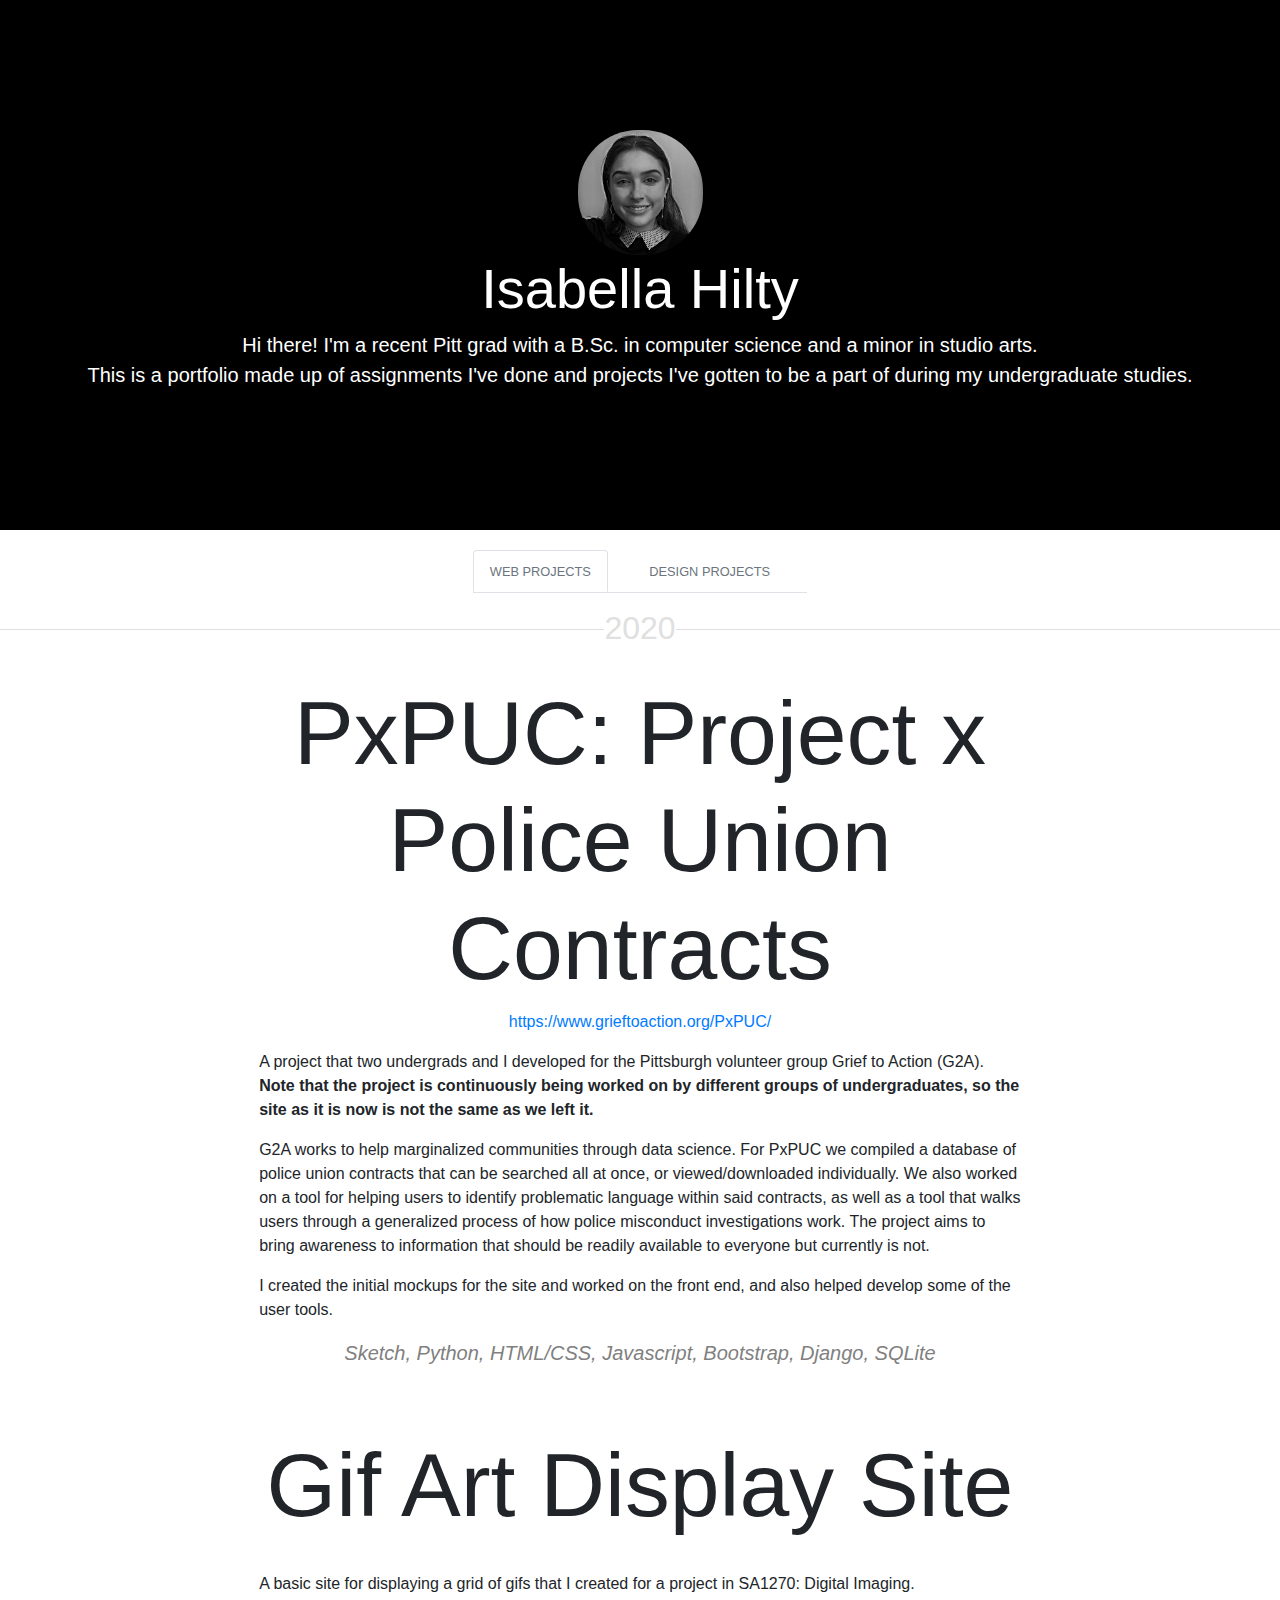
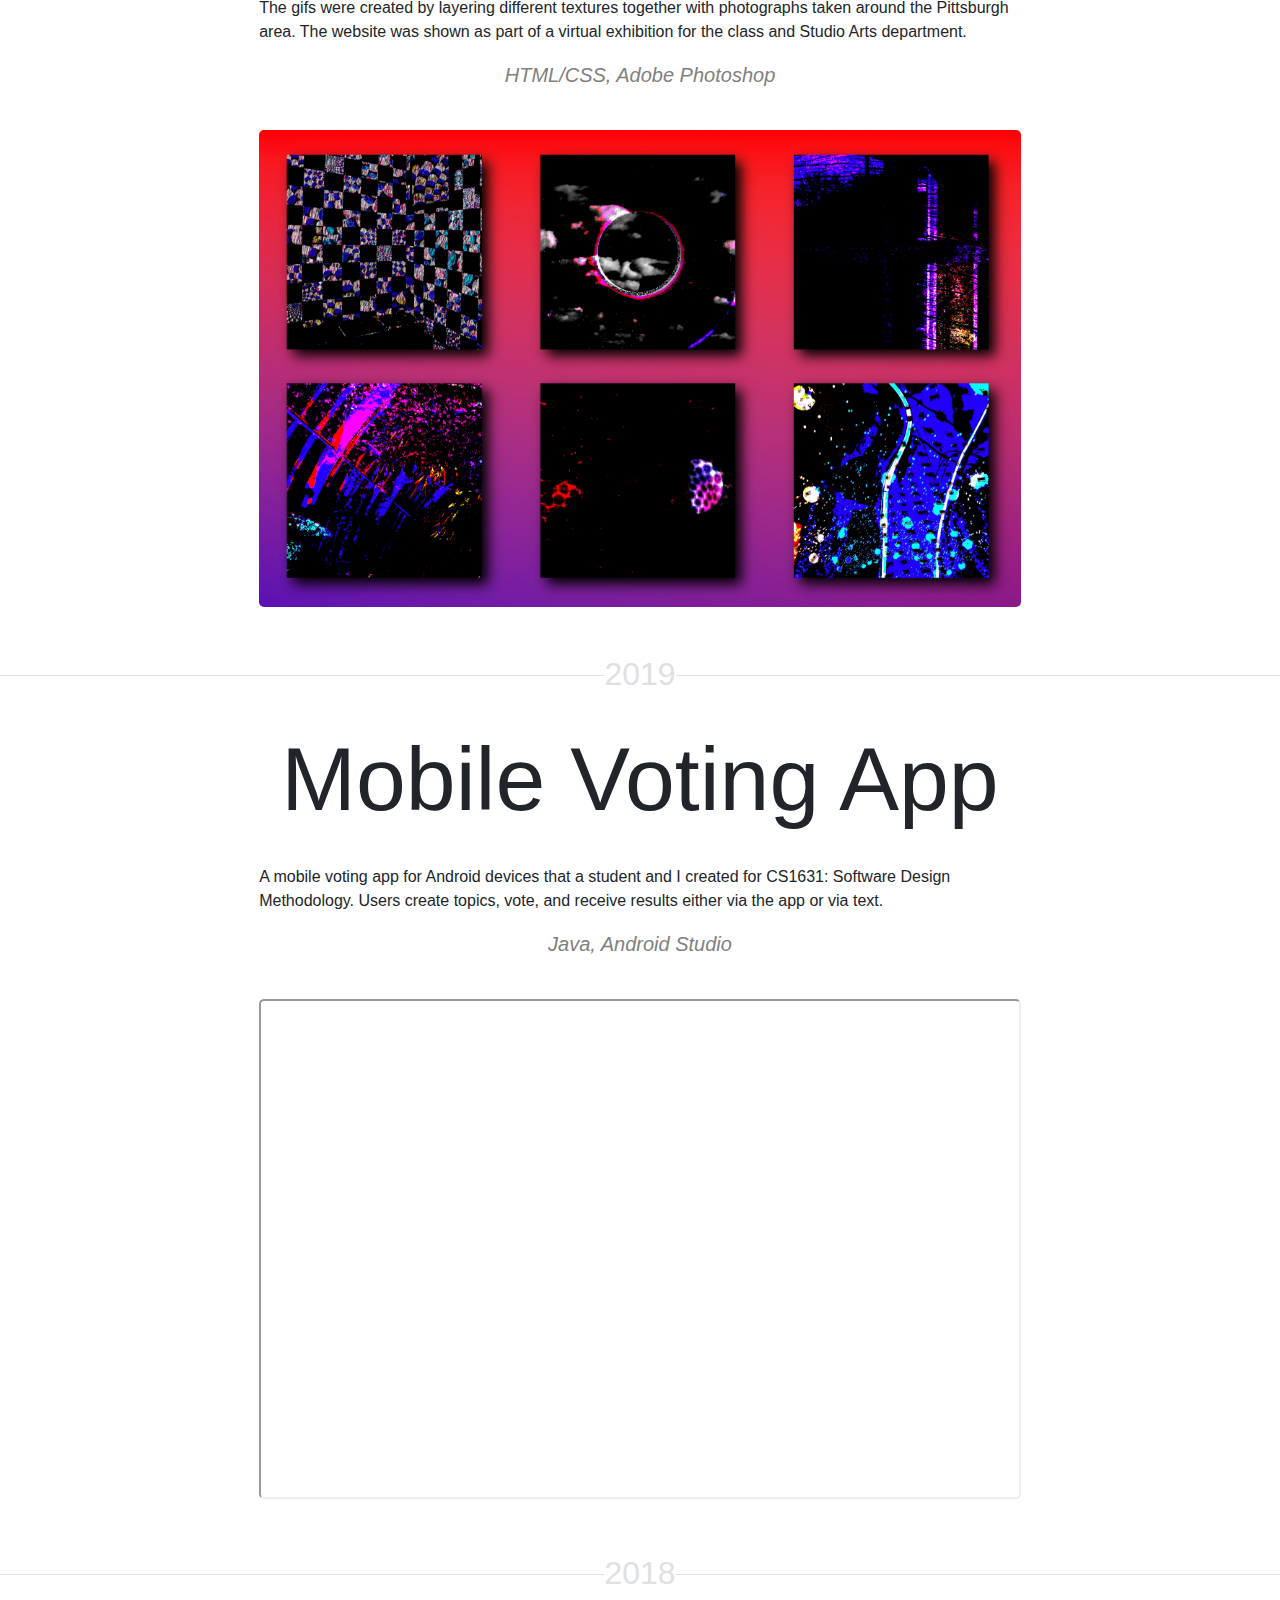
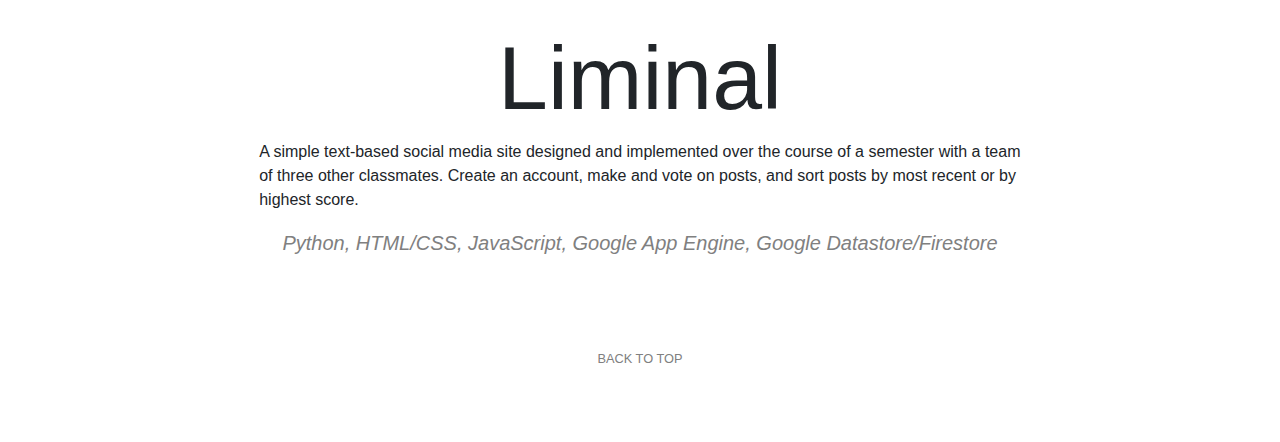
==== commit a747af0a: "Update index.html" ====
--- a/index.html
+++ b/index.html
@@ -60,7 +60,8 @@
                <a href="https://www.grieftoaction.org/PxPUC/" target="_blank">https://www.grieftoaction.org/PxPUC/</a>
                <p></p>
                <p>A project that two undergrads and I developed for the Pittsburgh volunteer group Grief to Action (G2A).
-                  Note that the project is continuously being worked on by different groups of undergraduates, so the site as it is now is not the same as we left it.</p>
+                 <br>
+                  <b>Note that the project is continuously being worked on by different groups of undergraduates, so the site as it is now is not the same as we left it.</b></p>
                <p>G2A works to help marginalized communities through data science. For PxPUC we compiled a database of police union contracts that can be searched all at once, or viewed/downloaded individually.
                  We also worked on a tool for helping users to identify problematic language within said contracts, as well as a tool that walks users through a generalized process of
                  how police misconduct investigations work. The project aims to bring awareness to information that should be readily available to everyone but currently is not.
@@ -75,7 +76,9 @@
              <!-- GIF ART -->
              <div>
                <h1 class="display-2">Gif Art Display Site</h1><br>
-               <p>A basic site for displaying a grid of gifs that I created for my final project in SA1270: Digital Imaging. The gifs were created by layering different textures and photographs taken around the Pittsburgh area together. The website was shown as part of a virtual exhibition for the class and Studio Arts department.</p>
+               <p>A basic site for displaying a grid of gifs that I created for a project in SA1270: Digital Imaging. 
+                 <br>
+                 The gifs were created by layering different textures together with photographs taken around the Pittsburgh area. The website was shown as part of a virtual exhibition for the class and Studio Arts department.</p>
                  <em><p class="lead text-center" style="color:grey;">HTML/CSS, Adobe Photoshop</p></em>
 
                <br><img src="images/sa1270.png" alt="SA1270 final" style="width:100%; max-width:800px;border-radius:5px;">
@@ -87,7 +90,7 @@
                 <h2>2019</h2>
                 <br>
                <h1 class="display-2">Mobile Voting App</h1><br>
-               <p>A mobile voting app for Android devices created for CS1631: Software Design Methodology. Users create topics, vote, and receive
+               <p>A mobile voting app for Android devices that a student and I created for CS1631: Software Design Methodology. Users create topics, vote, and receive
                  results either via the app or via text.</p>
                  <em><p class="lead text-center" style="color:grey;">Java, Android Studio</p></em>
                  <br>  <iframe src="https://www.youtube.com/embed/nz1TXZk24Hg" style="border-radius:5px;"></iframe>
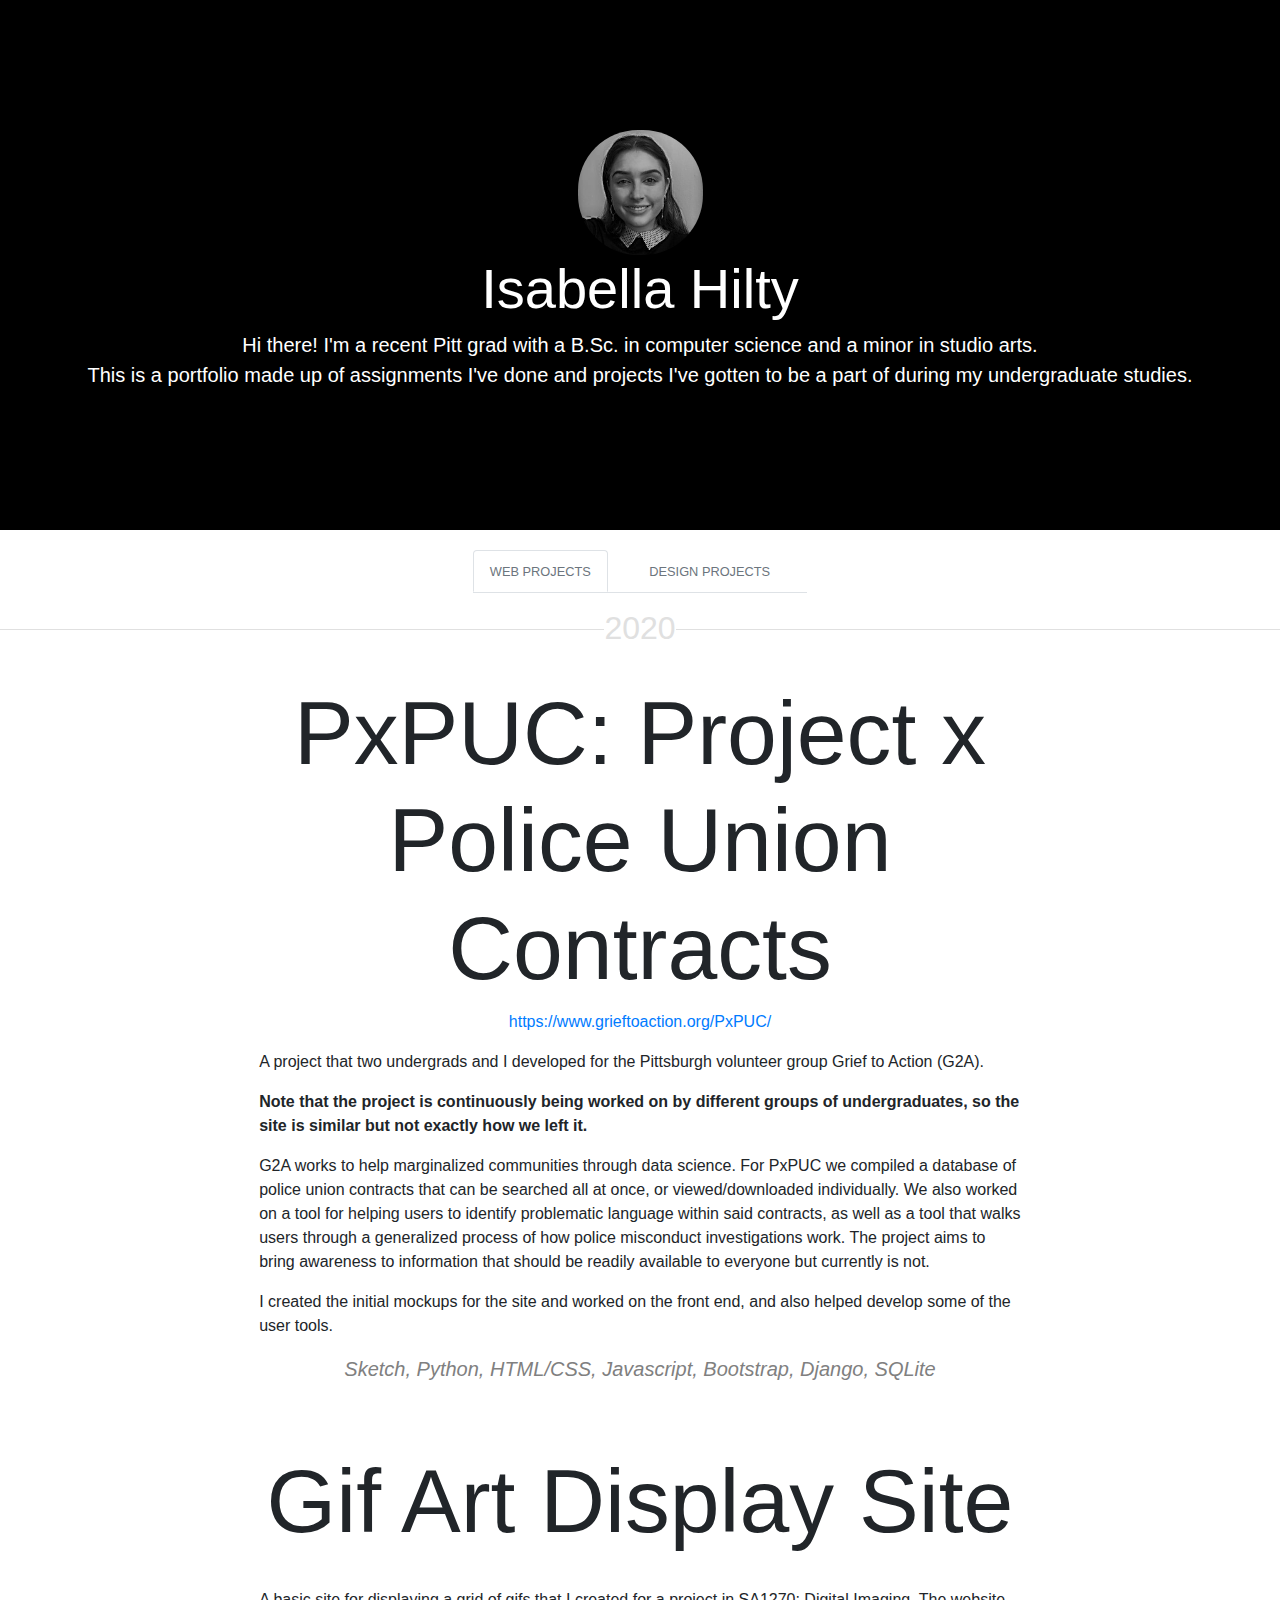
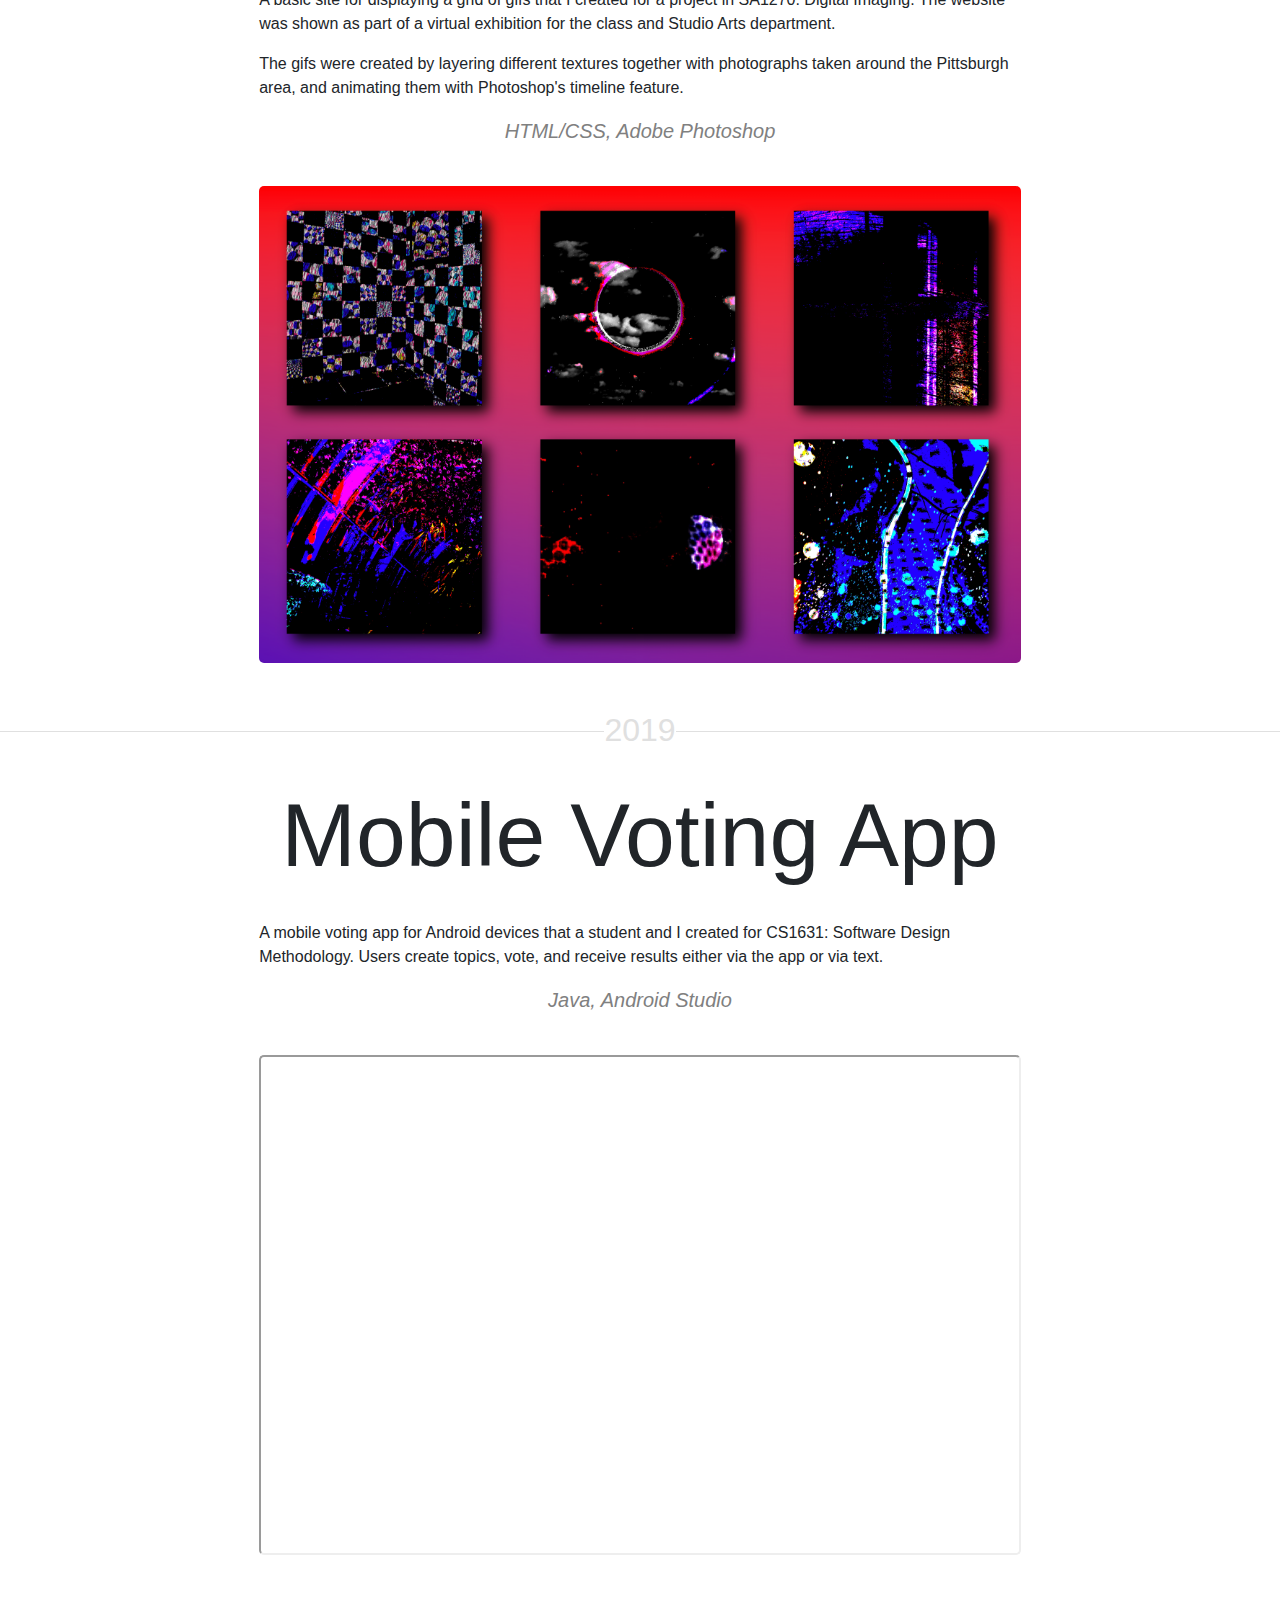
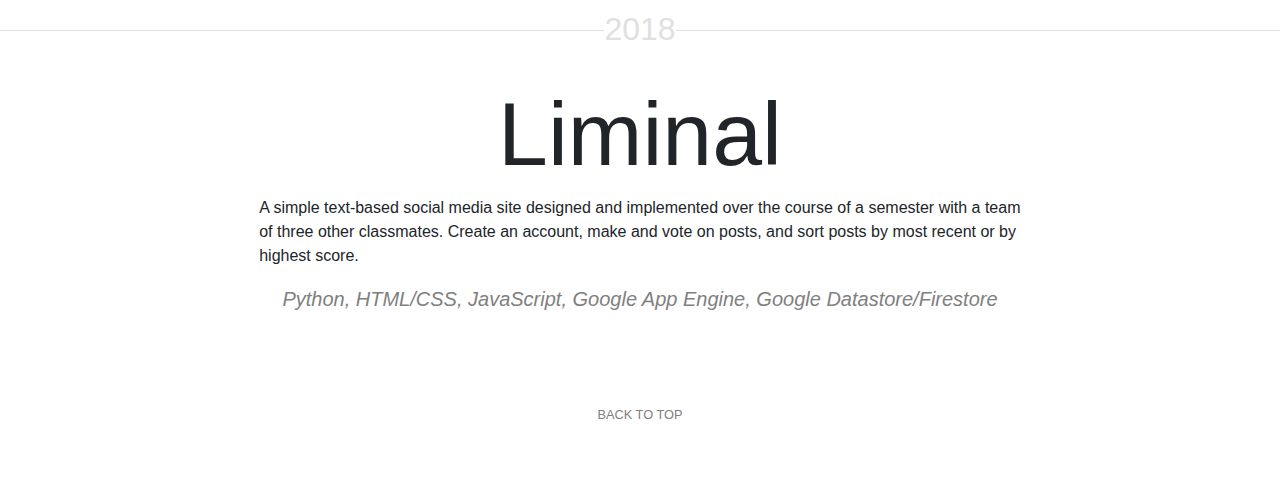
==== commit 8879e79f: "Update index.html" ====
--- a/index.html
+++ b/index.html
@@ -59,9 +59,8 @@
                <h1 class="display-2">PxPUC: Project x Police Union Contracts</h1>
                <a href="https://www.grieftoaction.org/PxPUC/" target="_blank">https://www.grieftoaction.org/PxPUC/</a>
                <p></p>
-               <p>A project that two undergrads and I developed for the Pittsburgh volunteer group Grief to Action (G2A).
-                 <br>
-                  <b>Note that the project is continuously being worked on by different groups of undergraduates, so the site as it is now is not the same as we left it.</b></p>
+               <p>A project that two undergrads and I developed for the Pittsburgh volunteer group Grief to Action (G2A).</p>
+               <p><b>Note that the project is continuously being worked on by different groups of undergraduates, so the site is similar but not exactly how we left it.</b></p>
                <p>G2A works to help marginalized communities through data science. For PxPUC we compiled a database of police union contracts that can be searched all at once, or viewed/downloaded individually.
                  We also worked on a tool for helping users to identify problematic language within said contracts, as well as a tool that walks users through a generalized process of
                  how police misconduct investigations work. The project aims to bring awareness to information that should be readily available to everyone but currently is not.
@@ -77,8 +76,8 @@
              <div>
                <h1 class="display-2">Gif Art Display Site</h1><br>
                <p>A basic site for displaying a grid of gifs that I created for a project in SA1270: Digital Imaging. 
-                 <br>
-                 The gifs were created by layering different textures together with photographs taken around the Pittsburgh area. The website was shown as part of a virtual exhibition for the class and Studio Arts department.</p>
+                 The website was shown as part of a virtual exhibition for the class and Studio Arts department.</p>
+               <p>The gifs were created by layering different textures together with photographs taken around the Pittsburgh area, and animating them with Photoshop's timeline feature.</p>
                  <em><p class="lead text-center" style="color:grey;">HTML/CSS, Adobe Photoshop</p></em>
 
                <br><img src="images/sa1270.png" alt="SA1270 final" style="width:100%; max-width:800px;border-radius:5px;">
